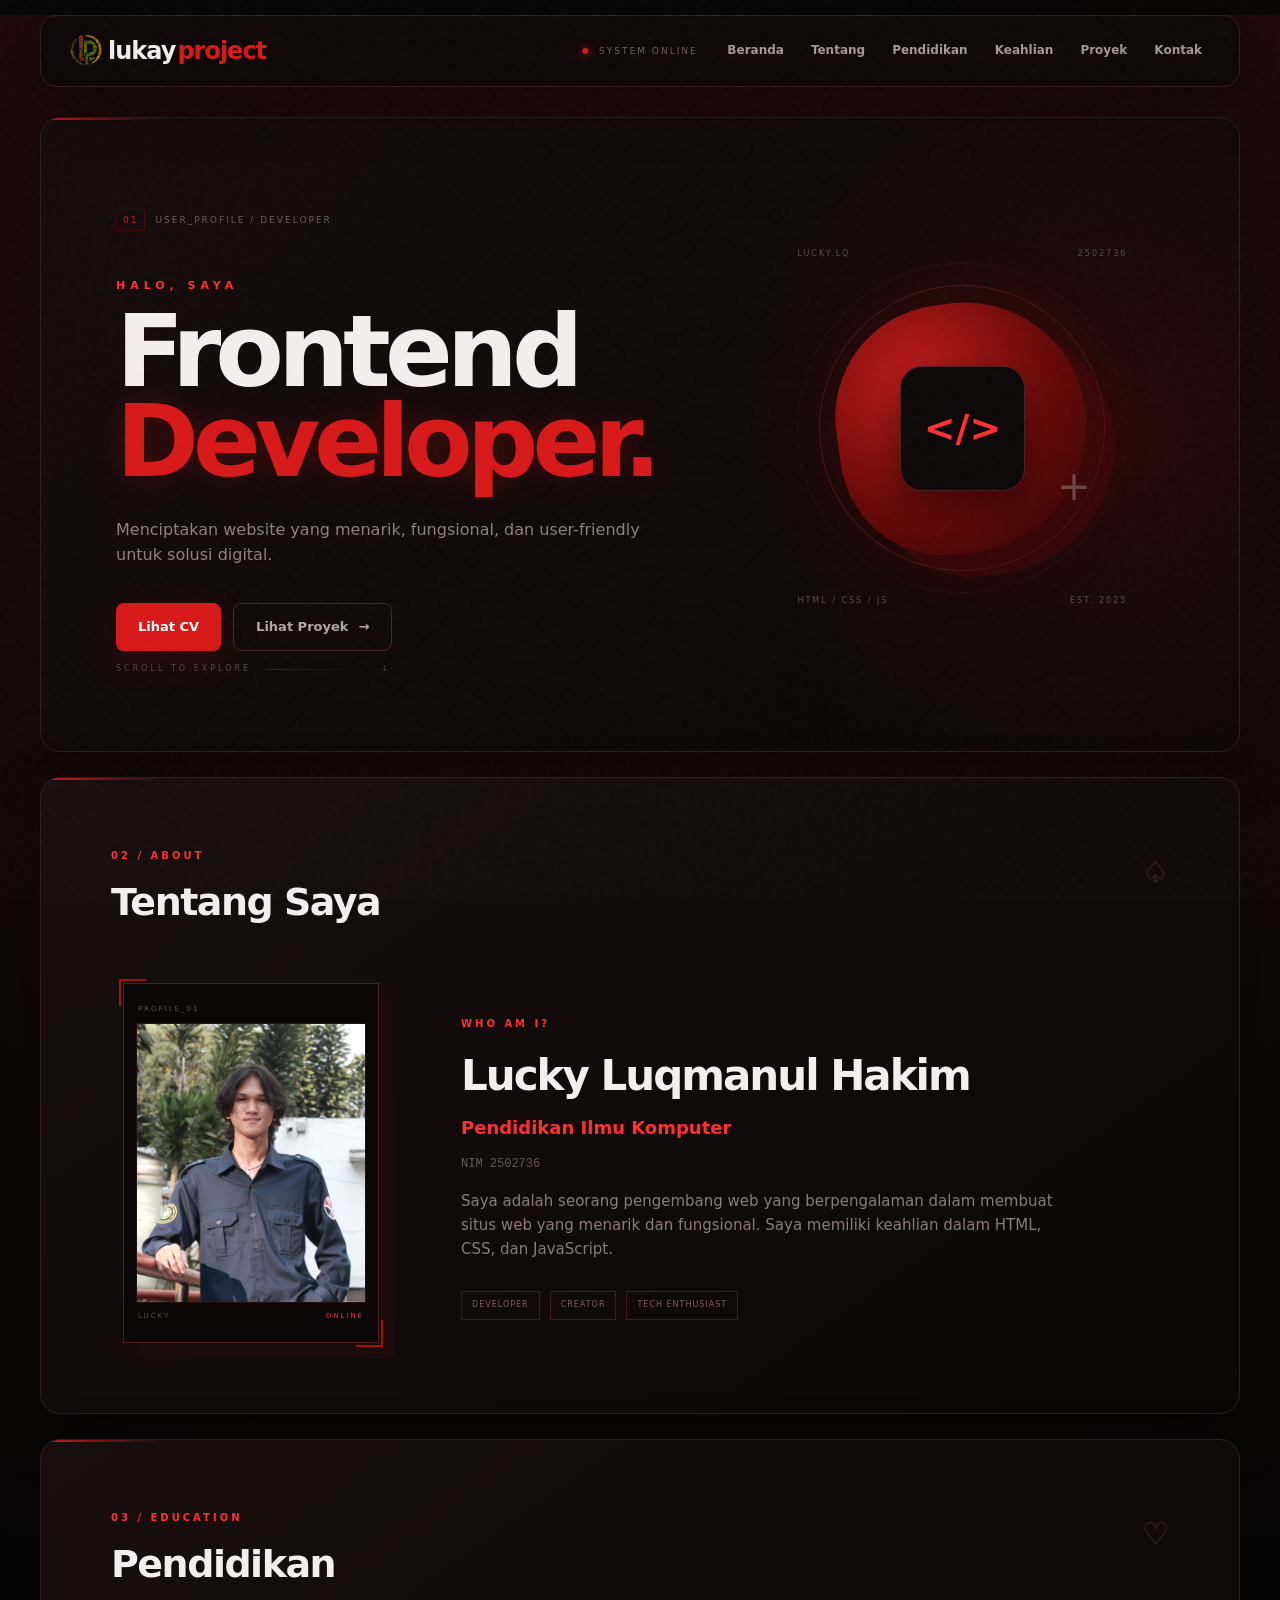
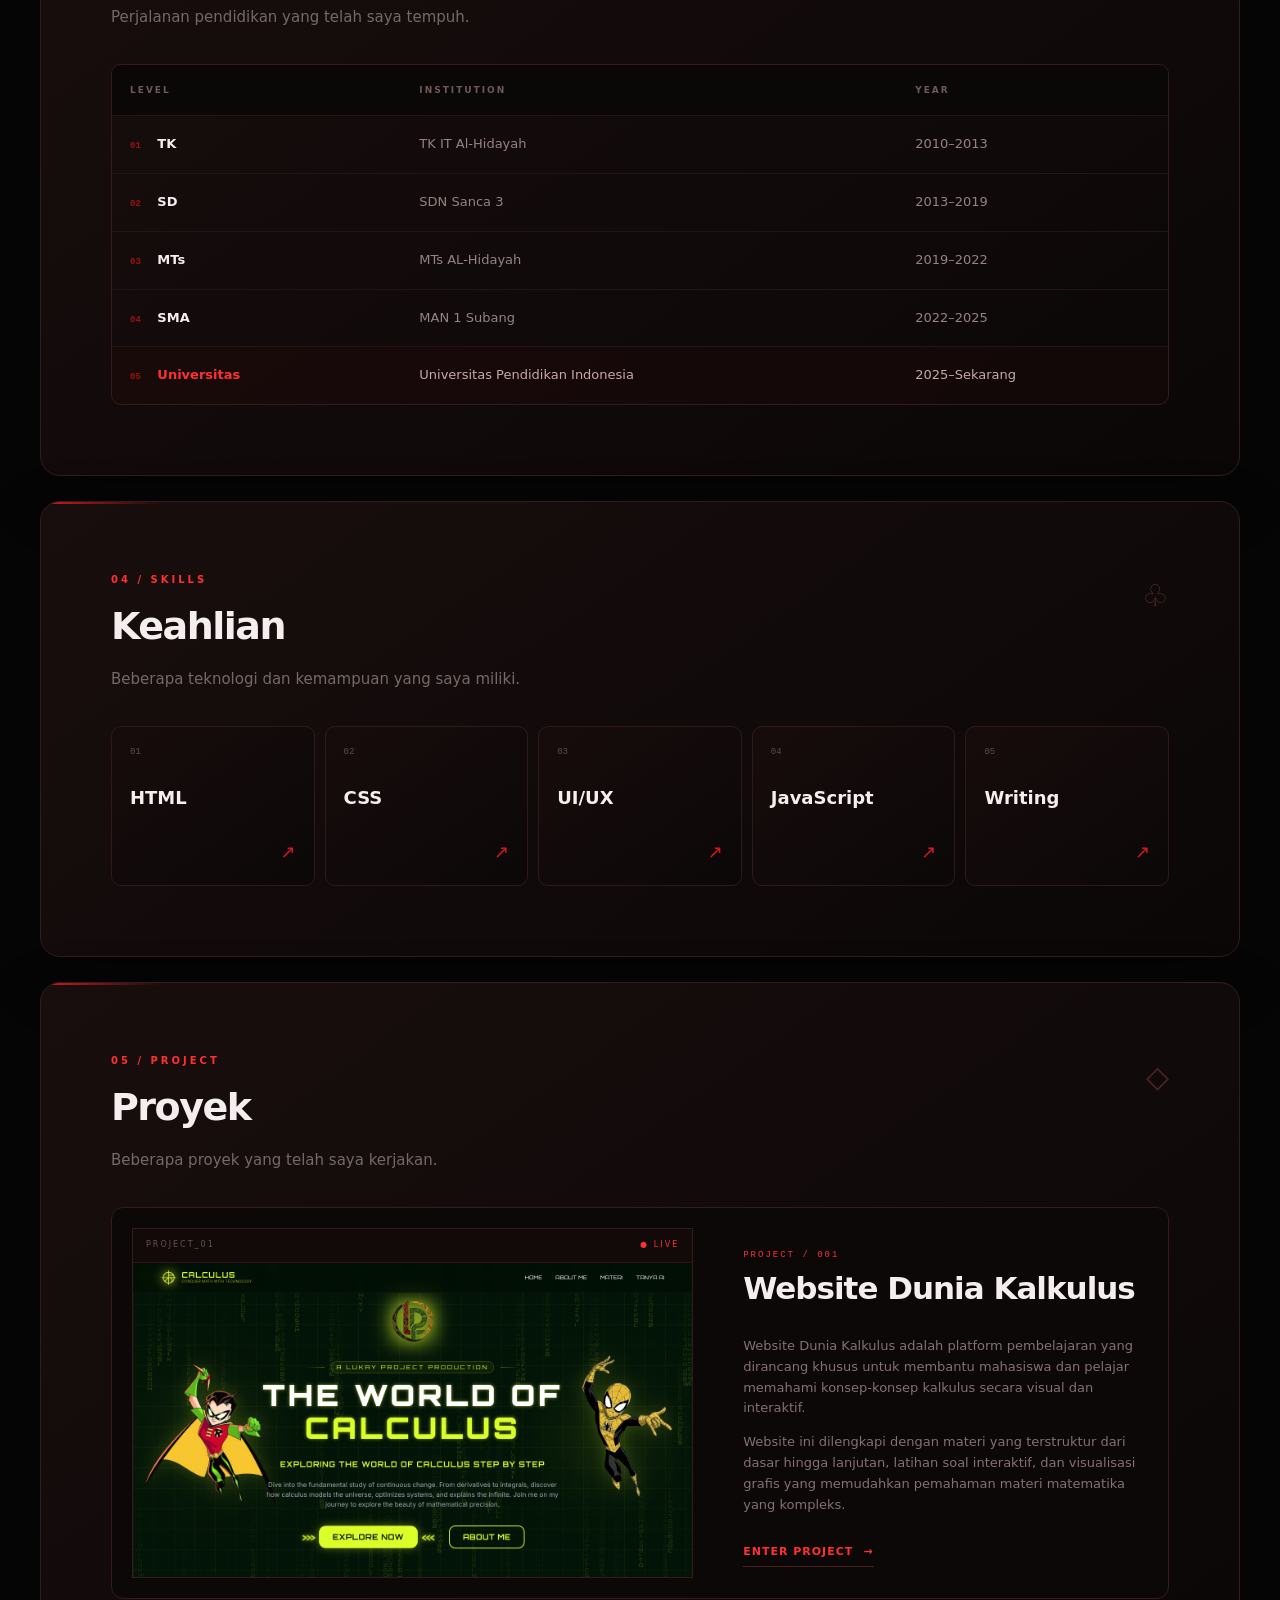
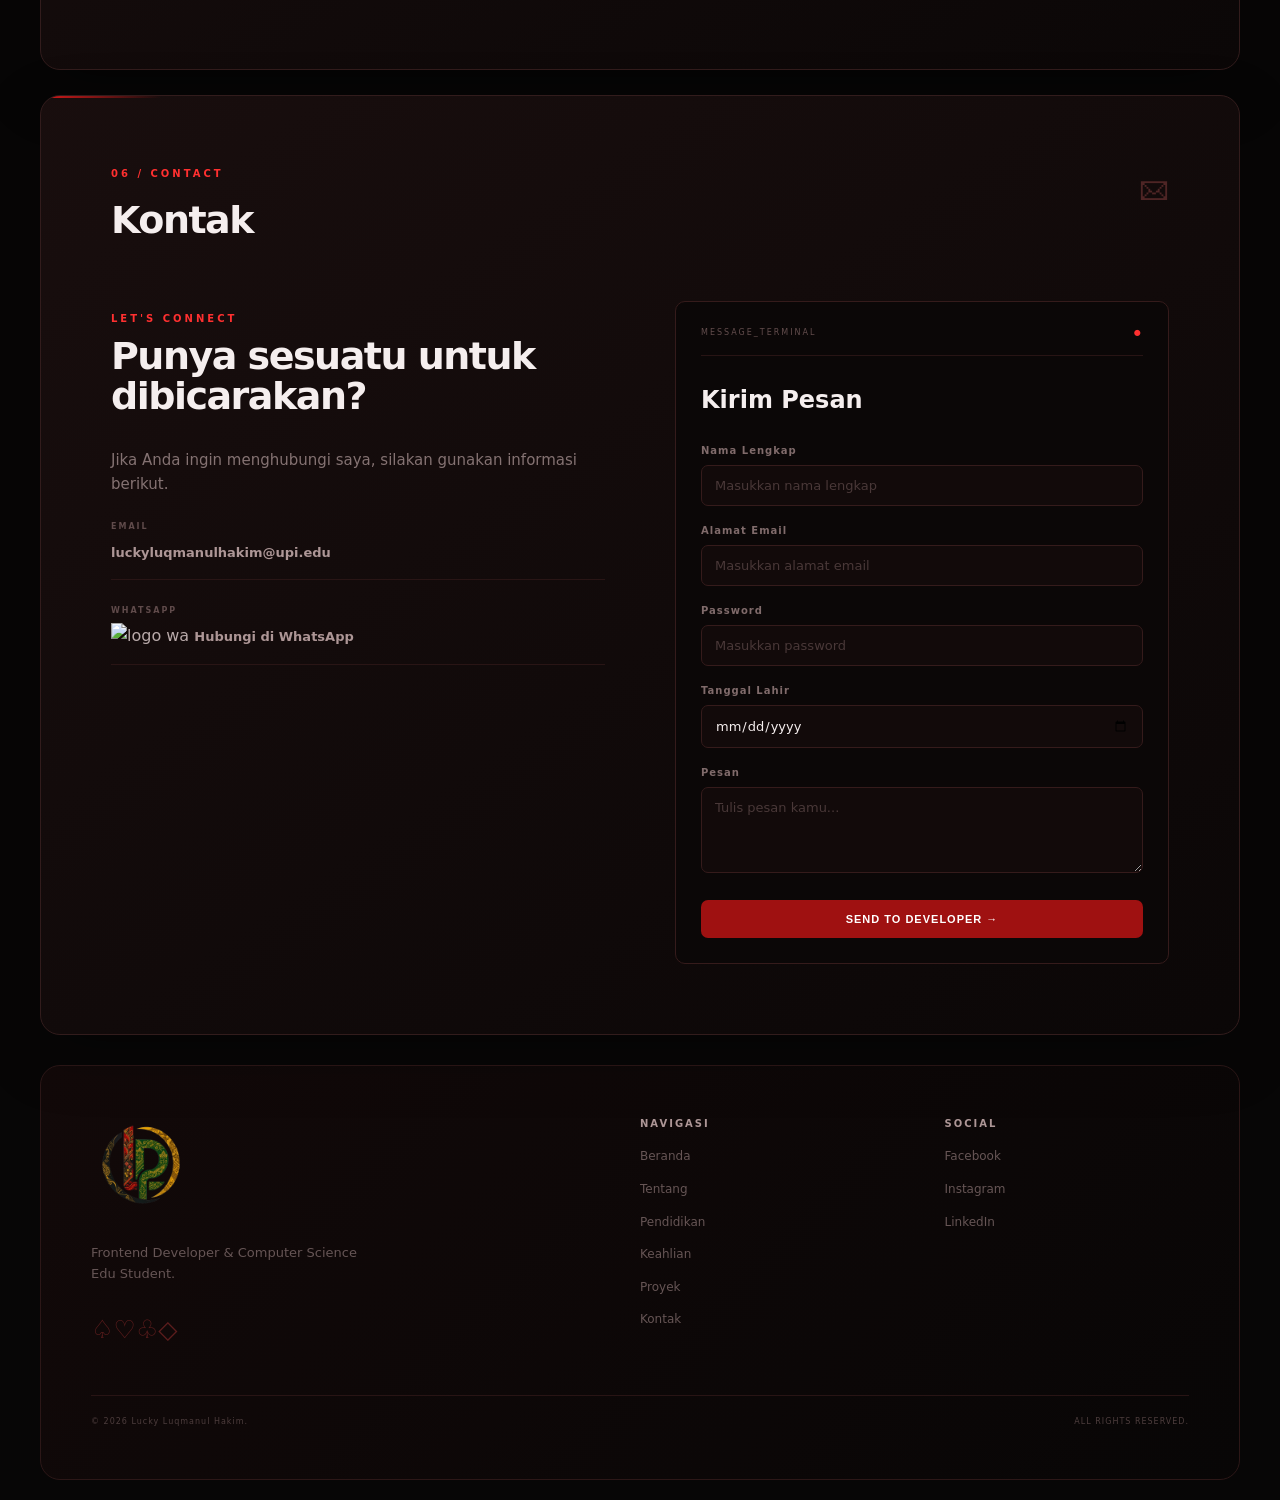
==== Pemrograman-Internet/index.html @ be848bf5 "update file js dan html terbaru" ====
<!DOCTYPE html>
<html lang="en">
<head>
    <meta charset="UTF-8">
    <meta name="viewport" content="width=device-width, initial-scale=1.0">

    <title>Lucky - Portofolio</title>
    <link rel="icon" href="logo lukayproject.png">
    <link rel="stylesheet" href="style.css">
</head>

<body>
    <!-- BACKGROUND DECORATION -->
    <div class="background-noise"></div>
    <div class="red-glow glow-one"></div>
    <div class="red-glow glow-two"></div>


    <!-- HEADER -->
    <header>

        <nav>

            <div class="nav-logo">
                <img
                    src="logo lukayproject.png"
                    alt="logo lukayproject">
                lukay<span>project</span>
            </div>

            <div class="nav-status">
                <span></span>
                SYSTEM ONLINE
            </div>

            <ul>
                <li><a href="#Beranda">Beranda</a></li>
                <li><a href="#Tentang">Tentang</a></li>
                <li><a href="#Pendidikan">Pendidikan</a></li>
                <li><a href="#Keahlian">Keahlian</a></li>
                <li><a href="#Proyek">Proyek</a></li>
                <li><a href="#Kontak">Kontak</a></li>
            </ul>

        </nav>

    </header>


    <main>


        <!-- ========================= -->
        <!-- BERANDA -->
        <!-- ========================= -->

        <section id="Beranda" class="hero">

            <div class="hero-grid">

                <div class="hero-text">

                    <div class="terminal-label">
                        <span>01</span>
                        USER_PROFILE / DEVELOPER
                    </div>

                    <p class="small-title">
                        HALO, SAYA
                    </p>

                    <h1>
                        Frontend
                        <span>Developer.</span>
                    </h1>

                    <p class="hero-description">
                        Menciptakan website yang menarik, fungsional,
                        dan user-friendly untuk solusi digital.
                    </p>

                    <div class="hero-buttons">

                        <a
                            class="btn-primary"
                            href="https://drive.google.com/file/d/1WIfUOVzdFMNwYy8nvwibHAOW4l3-ou8Z/view"
                            target="_blank">
                            Lihat CV
                        </a>

                        <a
                            class="btn-secondary"
                            href="#Proyek">
                            Lihat Proyek
                            <span>→</span>
                        </a>

                    </div>

                </div>


                <!-- HERO DECORATION -->

                <div class="hero-visual">

                    <div class="visual-top">
                        <span>LUCKY.LQ</span>
                        <span>2502736</span>
                    </div>

                    <div class="orb">

                        <div class="orb-inner">
                            &lt;/&gt;
                        </div>

                        <div class="orb-symbol">
                            +
                        </div>

                    </div>

                    <div class="visual-bottom">
                        <span>HTML / CSS / JS</span>
                        <span>EST. 2025</span>
                    </div>

                </div>

            </div>


            <div class="hero-bottom">

                <span>SCROLL TO EXPLORE</span>

                <div></div>

                <span>↓</span>

            </div>

        </section>



        <!-- ========================= -->
        <!-- TENTANG -->
        <!-- ========================= -->

        <section id="Tentang">

            <div class="section-heading">

                <div>
                    <span class="section-number">02 / ABOUT</span>

                    <h2>Tentang Saya</h2>
                </div>

                <span class="section-mark">♤</span>
            </div>


            <div class="about-content">

                <div class="profile-wrapper">

                    <div class="profile-frame">

                        <div class="frame-top">
                            PROFILE_01
                        </div>

                        <img
                            src="profile.png"
                            alt="Foto Profil Lucky">

                        <div class="frame-bottom">
                            <span>LUCKY</span>
                            <span>ONLINE</span>
                        </div>

                    </div>

                </div>


                <div class="about-text">

                    <p class="about-label">
                        WHO AM I?
                    </p>

                    <h1>
                        Lucky Luqmanul Hakim
                    </h1>

                    <h2>
                        Pendidikan Ilmu Komputer
                    </h2>

                    <p class="nim">
                        NIM 2502736
                    </p>

                    <p>
                        Saya adalah seorang pengembang web yang
                        berpengalaman dalam membuat situs web yang
                        menarik dan fungsional. Saya memiliki keahlian
                        dalam HTML, CSS, dan JavaScript.
                    </p>


                    <div class="about-line">

                        <span>DEVELOPER</span>
                        <span>CREATOR</span>
                        <span>TECH ENTHUSIAST</span>

                    </div>

                </div>

            </div>

        </section>



        <!-- ========================= -->
        <!-- PENDIDIKAN -->
        <!-- ========================= -->

        <section id="Pendidikan">

            <div class="section-heading">

                <div>

                    <span class="section-number">
                        03 / EDUCATION
                    </span>

                    <h2>Pendidikan</h2>

                </div>

                <span class="section-mark">
                    ♡
                </span>

            </div>


            <p class="section-description">
                Perjalanan pendidikan yang telah saya tempuh.
            </p>


            <div class="table-wrapper">

                <table>

                    <tr>

                        <th>
                            LEVEL
                        </th>

                        <th>
                            INSTITUTION
                        </th>

                        <th>
                            YEAR
                        </th>

                    </tr>


                    <tr>

                        <td>
                            <span class="table-number">01</span>
                            TK
                        </td>

                        <td>
                            TK IT Al-Hidayah
                        </td>

                        <td>
                            2010–2013
                        </td>

                    </tr>


                    <tr>

                        <td>
                            <span class="table-number">02</span>
                            SD
                        </td>

                        <td>
                            SDN Sanca 3
                        </td>

                        <td>
                            2013–2019
                        </td>

                    </tr>


                    <tr>

                        <td>
                            <span class="table-number">03</span>
                            MTs
                        </td>

                        <td>
                            MTs AL-Hidayah
                        </td>

                        <td>
                            2019–2022
                        </td>

                    </tr>


                    <tr>

                        <td>
                            <span class="table-number">04</span>
                            SMA
                        </td>

                        <td>
                            MAN 1 Subang
                        </td>

                        <td>
                            2022–2025
                        </td>

                    </tr>


                    <tr class="current">

                        <td>
                            <span class="table-number">05</span>
                            Universitas
                        </td>

                        <td>
                            Universitas Pendidikan Indonesia
                        </td>

                        <td>
                            2025–Sekarang
                        </td>

                    </tr>

                </table>

            </div>

        </section>



        <!-- ========================= -->
        <!-- KEAHLIAN -->
        <!-- ========================= -->

        <section id="Keahlian">

            <div class="section-heading">

                <div>

                    <span class="section-number">
                        04 / SKILLS
                    </span>

                    <h2>Keahlian</h2>

                </div>

                <span class="section-mark">
                    ♧
                </span>

            </div>


            <p class="section-description">
                Beberapa teknologi dan kemampuan yang saya miliki.
            </p>


            <ol class="skills">


                <li>

                    <span class="skill-number">
                        01
                    </span>

                    <span class="skill-name">
                        HTML
                    </span>

                    <span class="skill-arrow">
                        ↗
                    </span>

                </li>


                <li>

                    <span class="skill-number">
                        02
                    </span>

                    <span class="skill-name">
                        CSS
                    </span>

                    <span class="skill-arrow">
                        ↗
                    </span>

                </li>


                <li>

                    <span class="skill-number">
                        03
                    </span>

                    <span class="skill-name">
                        UI/UX
                    </span>

                    <span class="skill-arrow">
                        ↗
                    </span>

                </li>


                <li>

                    <span class="skill-number">
                        04
                    </span>

                    <span class="skill-name">
                        JavaScript
                    </span>

                    <span class="skill-arrow">
                        ↗
                    </span>

                </li>


                <li>

                    <span class="skill-number">
                        05
                    </span>

                    <span class="skill-name">
                        Writing
                    </span>

                    <span class="skill-arrow">
                        ↗
                    </span>

                </li>


            </ol>

        </section>



        <!-- ========================= -->
        <!-- PROYEK -->
        <!-- ========================= -->

        <section id="Proyek">

            <div class="section-heading">

                <div>

                    <span class="section-number">
                        05 / PROJECT
                    </span>

                    <h2>Proyek</h2>

                </div>

                <span class="section-mark">
                    ◇
                </span>

            </div>


            <p class="section-description">
                Beberapa proyek yang telah saya kerjakan.
            </p>


            <article class="project-card">


                <div class="project-image">

                    <div class="project-bar">

                        <span>
                            PROJECT_01
                        </span>

                        <span>
                            ● LIVE
                        </span>

                    </div>


                    <img
                        src="duniakalkulus.png"
                        alt="Foto Dunia Kalkulus">

                </div>



                <div class="project-info">

                    <p class="project-number">
                        PROJECT / 001
                    </p>

                    <h3>
                        Website Dunia Kalkulus
                    </h3>


                    <p>
                        Website Dunia Kalkulus adalah platform
                        pembelajaran yang dirancang khusus untuk
                        membantu mahasiswa dan pelajar memahami
                        konsep-konsep kalkulus secara visual dan
                        interaktif.
                    </p>


                    <p>
                        Website ini dilengkapi dengan materi yang
                        terstruktur dari dasar hingga lanjutan,
                        latihan soal interaktif, dan visualisasi
                        grafis yang memudahkan pemahaman materi
                        matematika yang kompleks.
                    </p>


                    <a
                        href="https://duniakalkulus.web.app/"
                        target="_blank"
                        class="project-link">

                        ENTER PROJECT

                        <span>→</span>

                    </a>

                </div>

            </article>

        </section>



        <!-- ========================= -->
        <!-- KONTAK -->
        <!-- ========================= -->

        <section id="Kontak">

            <div class="section-heading">

                <div>

                    <span class="section-number">
                        06 / CONTACT
                    </span>

                    <h2>Kontak</h2>

                </div>

                <span class="section-mark">
                    🖂
                </span>

            </div>


            <div class="contact-content">


                <div class="contact-info">

                    <p class="about-label">
                        LET'S CONNECT
                    </p>


                    <h2>
                        Punya sesuatu untuk dibicarakan?
                    </h2>


                    <p>
                        Jika Anda ingin menghubungi saya,
                        silakan gunakan informasi berikut.
                    </p>


                    <div class="contact-item">

                        <span>
                            EMAIL
                        </span>

                        <a href="mailto:luckyluqmanulhakim@upi.edu">
                            luckyluqmanulhakim@upi.edu
                        </a>

                    </div>


                    <div class="contact-item">

                        <span>
                            WHATSAPP
                        </span>

                        <img src="https://images.seeklogo.com/logo-png/16/2/whatsapp-logo-png_seeklogo-168310.png" alt="logo wa">

                        <a
                            href="https://wa.me/62859110122200"
                            target="_blank">

                            Hubungi di WhatsApp

                        </a>

                    </div>

                </div>



                <div class="contact-form">

                    <div class="form-header">

                        <span>
                            MESSAGE_TERMINAL
                        </span>

                        <span>
                            ●
                        </span>

                    </div>


                    <h3>
                        Kirim Pesan
                    </h3>


                    <form>


                        <label for="name">
                            Nama Lengkap
                        </label>

                        <input
                            type="text"
                            id="name"
                            name="name"
                            placeholder="Masukkan nama lengkap">


                        <label for="email">
                            Alamat Email
                        </label>

                        <input
                            type="email"
                            id="email"
                            name="email"
                            placeholder="Masukkan alamat email">


                        <label for="pw">
                            Password
                        </label>

                        <input
                            type="password"
                            id="pw"
                            name="password"
                            placeholder="Masukkan password">


                        <label for="ttl">
                            Tanggal Lahir
                        </label>

                        <input
                            type="date"
                            id="ttl"
                            name="ttl">


                        <label for="pesan">
                            Pesan
                        </label>

                        <textarea
                            id="pesan"
                            name="pesan"
                            rows="4"
                            placeholder="Tulis pesan kamu..."></textarea>


                        <button type="submit">
                            SEND TO DEVELOPER →
                        </button>

                    </form>

                </div>

            </div>

        </section>

    </main>



    <!-- ========================= -->
    <!-- FOOTER -->
    <!-- ========================= -->

    <footer>


        <div class="footer-top">


            <div class="footer-main">

                <div class="footer-logo">
                    <img
                            src="logo lukayproject.png"
                            alt="logo lukayproject">
                </div>

                <p>
                    Frontend Developer &
                    Computer Science Edu Student.
                </p>

                <div class="footer-symbol">
                    ♤♡♧◇
                </div>

            </div>



            <div>

                <h3>
                    Navigasi
                </h3>

                <ul>

                    <li>
                        <a href="#Beranda">
                            Beranda
                        </a>
                    </li>

                    <li>
                        <a href="#Tentang">
                            Tentang
                        </a>
                    </li>

                    <li>
                        <a href="#Pendidikan">
                            Pendidikan
                        </a>
                    </li>

                    <li>
                        <a href="#Keahlian">
                            Keahlian
                        </a>
                    </li>

                    <li>
                        <a href="#Proyek">
                            Proyek
                        </a>
                    </li>

                    <li>
                        <a href="#Kontak">
                            Kontak
                        </a>
                    </li>

                </ul>

            </div>



            <div>

                <h3>
                    Social
                </h3>

                <ul>

                    <li>
                        <a
                            href="https://www.facebook.com/luckyluqmanulhakim"
                            target="_blank">
                            Facebook
                        </a>
                    </li>

                    <li>
                        <a
                            href="https://www.instagram.com/luckyluqmn"
                            target="_blank">
                            Instagram
                        </a>
                    </li>

                    <li>
                        <a
                            href="https://id.linkedin.com/in/lucky-luqmanul-hakim-16319437b"
                            target="_blank">
                            LinkedIn
                        </a>
                    </li>

                </ul>

            </div>


        </div>


        <div class="footer-bottom">

            <span>
                © 2026 Lucky Luqmanul Hakim.
            </span>

            <span>
                ALL RIGHTS RESERVED.
            </span>

        </div>


    </footer>
    <script src="main.js"></script>

</body>
</html>
---- Pemrograman-Internet/style.css ----
/* ========================================= */
/* ROOT */
/* ========================================= */

:root {
    --black: #070606;
    --black-soft: #0d0909;
    --panel: #120c0c;
    --panel-light: #191010;

    --red-dark: #3d0808;
    --red: #9f1111;
    --red-bright: #d71919;
    --red-light: #ff3030;

    --white: #f5eeee;
    --text: #b9aaaa;
    --muted: #766868;

    --border: #321c1c;
    --border-light: #492222;
}


/* ========================================= */
/* RESET */
/* ========================================= */

* {
    box-sizing: border-box;
    scroll-behavior: smooth;
}

html {
    background: var(--black);
}

body {
    font-family:
        system-ui,
        -apple-system,
        BlinkMacSystemFont,
        "Segoe UI",
        sans-serif;

    background:
        radial-gradient(
            circle at 50% -20%,
            #300909 0%,
            var(--black) 45%
        );

    color: var(--text);

    margin: 0;
    padding: 0;

    line-height: 1.6;

    overflow-x: hidden;
}


/* ========================================= */
/* BACKGROUND EFFECT */
/* ========================================= */

.background-noise {
    position: fixed;
    inset: 0;
    pointer-events: none;
    opacity: 0.035;
    z-index: 9999;
    background-image:
        url("data:image/svg+xml,%3Csvg viewBox='0 0 180 180' xmlns='http://www.w3.org/2000/svg'%3E%3Cfilter id='n'%3E%3CfeTurbulence type='fractalNoise' baseFrequency='.9' numOctaves='3' stitchTiles='stitch'/%3E%3C/filter%3E%3Crect width='100%25' height='100%25' filter='url(%23n)' opacity='.8'/%3E%3C/svg%3E");
}

.red-glow {
    position: fixed;

    width: 450px;
    height: 450px;

    border-radius: 50%;

    background: #7f0909;

    filter: blur(150px);

    opacity: 0.12;

    pointer-events: none;

    z-index: -1;
}

.glow-one {
    top: 10%;
    right: -250px;
}

.glow-two {
    bottom: 5%;
    left: -250px;
}


/* ========================================= */
/* TEXT */
/* ========================================= */

h1,
h2,
h3 {
    color: var(--white);

    margin-top: 0;
}

p {
    font-size: 15px;
}

a {
    transition: 0.3s ease;
}


/* ========================================= */
/* HEADER */
/* ========================================= */

header {
    position: sticky;

    top: 15px;

    z-index: 1000;

    width: calc(100% - 40px);

    max-width: 1200px;

    margin: 15px auto 30px;

    background:
        rgba(14, 8, 8, 0.9);

    backdrop-filter: blur(18px);

    border: 1px solid var(--border);

    border-radius: 16px;

    box-shadow:
        0 20px 50px rgba(0, 0, 0, 0.4);
}

nav {
    min-height: 70px;

    padding: 0 25px;

    display: flex;

    align-items: center;

    justify-content: space-between;
}

.nav-logo {
    color: var(--white);
    font-size: 24px;
    font-weight: 900;
    letter-spacing: -1px;

    display: flex;
    align-items: center;
    gap: 2px;
}

.nav-logo span {
    color: var(--red-bright);
}

.nav-logo img {
  width: 40px; 
  height: auto;
}

.nav-status {
    position: absolute;
    left: 50%;
    transform: translateX(-50%);
    font-size: 9px;
    letter-spacing: 2px;
    color: #735f5f;
}

.nav-status span {
    display: inline-block;

    width: 6px;
    height: 6px;

    border-radius: 50%;

    background: var(--red-bright);

    margin-right: 6px;

    box-shadow:
        0 0 10px var(--red-bright);
}

nav ul {
    list-style: none;

    padding: 0;
    margin: 0;

    display: flex;

    gap: 3px;
}

nav li {
    list-style: none;
}

nav a {
    display: block;

    text-decoration: none;

    color: #a79696;

    font-size: 12px;

    font-weight: 700;

    padding: 9px 12px;

    border-radius: 8px;
}

nav a:hover {
    color: var(--white);

    background:
        #251111;

    box-shadow:
        inset 0 -2px 0 var(--red-bright);
}


/* ========================================= */
/* MAIN */
/* ========================================= */

main {
    width: calc(100% - 40px);

    max-width: 1200px;

    margin: auto;
}


/* ========================================= */
/* SECTION */
/* ========================================= */

section {
    position: relative;

    background:
        linear-gradient(
            145deg,
            rgba(25, 14, 14, 0.98),
            rgba(11, 7, 7, 0.98)
        );

    padding: 70px;

    margin-bottom: 25px;

    border-radius: 20px;

    border: 1px solid var(--border);

    box-shadow:
        0 20px 60px rgba(0, 0, 0, 0.25);

    overflow: hidden;
}


/* red line on top */

section::before {
    content: "";

    position: absolute;

    top: 0;
    left: 0;

    width: 120px;
    height: 2px;

    background:
        linear-gradient(
            90deg,
            var(--red-bright),
            transparent
        );
}


/* ========================================= */
/* SECTION HEADING */
/* ========================================= */

.section-heading {
    display: flex;

    align-items: flex-start;

    justify-content: space-between;

    margin-bottom: 10px;
}

.section-number {
    display: block;

    color: var(--red-light);

    font-size: 10px;

    font-weight: 800;

    letter-spacing: 3px;

    margin-bottom: 8px;
}

.section-heading h2 {
    margin: 0;

    font-size: 38px;

    letter-spacing: -1.5px;
}

.section-mark {
    color: #4e2525;

    font-size: 30px;

    font-weight: 300;
}

.section-description {
    color: var(--muted);

    margin-top: 10px;
}


/* ========================================= */
/* HERO */
/* ========================================= */

#Beranda {
    min-height: 610px;

    padding: 75px;

    background:
        radial-gradient(
            circle at 90% 50%,
            rgba(139, 10, 10, 0.2),
            transparent 35%
        ),
        linear-gradient(
            135deg,
            #160b0b,
            #090606
        );
}

.hero-grid {
    min-height: 470px;

    display: grid;

    grid-template-columns: 1.2fr 0.8fr;

    align-items: center;

    gap: 40px;
}

.hero-text {
    position: relative;

    z-index: 2;
}

.terminal-label {
    display: inline-flex;

    align-items: center;

    gap: 10px;

    margin-bottom: 35px;

    color: #6f5959;

    font-size: 9px;

    letter-spacing: 2px;
}

.terminal-label span {
    color: var(--red-bright);

    border: 1px solid var(--red-dark);

    padding: 3px 6px;
}

.small-title {
    color: var(--red-light);

    font-size: 11px;

    font-weight: 900;

    letter-spacing: 5px;

    margin-bottom: 12px;
}

#Beranda h1 {
    max-width: 700px;

    font-size: clamp(55px, 8vw, 100px);

    line-height: 0.9;

    letter-spacing: -6px;

    margin-bottom: 30px;
}

#Beranda h1 span {
    display: block;

    color: var(--red-bright);

    text-shadow:
        0 0 30px rgba(215, 25, 25, 0.25);
}

.hero-description {
    max-width: 540px;

    color: #927f7f;

    font-size: 16px;
}

.hero-buttons {
    display: flex;

    gap: 12px;

    margin-top: 35px;
}

.btn-primary,
.btn-secondary {
    text-decoration: none;

    padding: 13px 22px;

    border-radius: 8px;

    font-size: 13px;

    font-weight: 800;

    display: inline-flex;

    align-items: center;

    gap: 10px;
}

.btn-primary {
    background: var(--red-bright);

    color: white;

    box-shadow:
        0 10px 30px rgba(180, 10, 10, 0.2);
}

.btn-primary:hover {
    background: #ff2929;

    transform: translateY(-3px);

    box-shadow:
        0 15px 35px rgba(180, 10, 10, 0.3);
}

.btn-secondary {
    color: #b8a4a4;

    border: 1px solid var(--border-light);

    background: #110909;
}

.btn-secondary:hover {
    color: white;

    border-color: var(--red);

    background: #1c0c0c;
}


/* ========================================= */
/* HERO VISUAL */
/* ========================================= */

.hero-visual {
    position: relative;

    width: 330px;

    height: 400px;

    margin: auto;

    display: flex;

    align-items: center;

    justify-content: center;
}

.visual-top,
.visual-bottom {
    position: absolute;

    width: 100%;

    display: flex;

    justify-content: space-between;

    color: #5c4848;

    font-size: 8px;

    letter-spacing: 2px;
}

.visual-top {
    top: 20px;
}

.visual-bottom {
    bottom: 20px;
}

.orb {
    position: relative;

    width: 250px;
    height: 250px;

    border-radius: 48% 52% 55% 45%;

    background:
        radial-gradient(
            circle at 35% 30%,
            #c51c1c,
            #690909 55%,
            #260505 100%
        );

    box-shadow:
        25px 25px 0 rgba(94, 8, 8, 0.3),
        0 0 70px rgba(180, 10, 10, 0.18);

    transform: rotate(-8deg);

    display: flex;

    align-items: center;

    justify-content: center;
}

.orb::before {
    content: "";

    position: absolute;

    inset: -18px;

    border: 1px solid #481515;

    border-radius: 50%;
}

.orb::after {
    content: "";

    position: absolute;

    inset: -40px;

    border: 1px dashed #2e1515;

    border-radius: 50%;
}

.orb-inner {
    width: 125px;
    height: 125px;

    border-radius: 22px;

    background: #0c0808;

    border: 1px solid #512020;

    color: var(--red-light);

    display: flex;

    align-items: center;

    justify-content: center;

    font-size: 38px;

    font-weight: 900;

    transform: rotate(8deg);

    box-shadow:
        0 15px 40px rgba(0, 0, 0, 0.5);
}

.orb-symbol {
    position: absolute;

    right: 5px;
    bottom: 20px;

    color: rgba(255, 255, 255, 0.25);

    font-size: 40px;

    font-weight: 100;

    transform: rotate(8deg);
}


/* ========================================= */
/* HERO BOTTOM */
/* ========================================= */

.hero-bottom {
    display: flex;

    align-items: center;

    gap: 15px;

    color: #584747;

    font-size: 8px;

    letter-spacing: 3px;
}

.hero-bottom div {
    width: 100px;

    height: 1px;

    background:
        linear-gradient(
            90deg,
            #4a1b1b,
            transparent
        );
}


/* ========================================= */
/* ABOUT */
/* ========================================= */

.about-content {
    display: grid;

    grid-template-columns: 280px 1fr;

    gap: 70px;

    align-items: center;

    margin-top: 50px;
}

.profile-wrapper {
    display: flex;

    justify-content: center;
}

.profile-frame {
    position: relative;

    padding: 12px;

    background: #0c0707;

    border: 1px solid var(--border-light);

    box-shadow:
        15px 15px 0 #1b0b0b;
}

.profile-frame::before,
.profile-frame::after {
    content: "";

    position: absolute;

    width: 25px;
    height: 25px;

    border-color: var(--red);

    border-style: solid;
}

.profile-frame::before {
    top: -5px;
    left: -5px;

    border-width: 2px 0 0 2px;
}

.profile-frame::after {
    bottom: -5px;
    right: -5px;

    border-width: 0 2px 2px 0;
}

.profile-frame img {
    width: 230px;
    height: 280px;

    object-fit: cover;

    display: block;

    filter:
        saturate(0.75)
        contrast(1.1);

    border: 1px solid #351818;
}

.frame-top,
.frame-bottom {
    display: flex;

    justify-content: space-between;

    color: #604c4c;

    font-size: 7px;

    letter-spacing: 2px;

    padding: 8px 2px;
}

.frame-bottom span:last-child {
    color: var(--red-light);
}

.about-text {
    max-width: 650px;
}

.about-label {
    color: var(--red-light);

    font-size: 10px;

    font-weight: 900;

    letter-spacing: 3px;
}

.about-text h1 {
    font-size: 42px;

    letter-spacing: -2px;

    margin-bottom: 5px;
}

.about-text h2 {
    color: var(--red-light);

    font-size: 18px;

    margin-bottom: 5px;
}

.nim {
    color: #695757;

    font-family: monospace;

    font-size: 12px;
}

.about-text > p:not(.about-label):not(.nim) {
    color: #8d7b7b;

    max-width: 600px;
}

.about-line {
    display: flex;

    gap: 10px;

    flex-wrap: wrap;

    margin-top: 30px;
}

.about-line span {
    padding: 7px 10px;

    border: 1px solid #3b1d1d;

    color: #795f5f;

    font-size: 8px;

    letter-spacing: 1px;
}


/* ========================================= */
/* EDUCATION */
/* ========================================= */

.table-wrapper {
    margin-top: 35px;

    overflow-x: auto;

    border: 1px solid var(--border);

    border-radius: 10px;
}

#Pendidikan table {
    width: 100%;

    min-width: 650px;

    border-collapse: collapse;
}

#Pendidikan th,
#Pendidikan td {
    padding: 18px;

    text-align: left;

    border-bottom: 1px solid #251414;
}

#Pendidikan th {
    background: #0a0707;

    color: #705959;

    font-size: 9px;

    letter-spacing: 2px;
}

#Pendidikan tr:last-child td {
    border-bottom: none;
}

#Pendidikan tr:hover td {
    background: #1a0b0b;
}

#Pendidikan td {
    color: #968282;

    font-size: 13px;
}

#Pendidikan td:first-child {
    color: var(--white);

    font-weight: 800;
}

.table-number {
    color: var(--red);

    font-family: monospace;

    font-size: 9px;

    margin-right: 12px;
}

#Pendidikan .current td {
    color: #c6aaaa;

    background: rgba(120, 10, 10, 0.06);
}

#Pendidikan .current td:first-child {
    color: var(--red-light);
}


/* ========================================= */
/* SKILLS */
/* ========================================= */

.skills {
    list-style: none;

    padding: 0;

    margin: 35px 0 0;

    display: grid;

    grid-template-columns: repeat(5, 1fr);

    gap: 10px;
}

.skills li {
    min-height: 160px;

    position: relative;

    display: flex;

    flex-direction: column;

    justify-content: space-between;

    padding: 18px;

    background:
        linear-gradient(
            145deg,
            #170c0c,
            #0c0808
        );

    border: 1px solid #301919;

    border-radius: 10px;

    transition: 0.3s ease;
}

.skills li::after {
    content: "";

    position: absolute;

    bottom: 0;
    left: 0;

    width: 0;
    height: 2px;

    background: var(--red-bright);

    transition: 0.3s ease;
}

.skills li:hover {
    transform: translateY(-7px);

    border-color: #632222;

    background: #1c0b0b;

    box-shadow:
        0 15px 35px rgba(0, 0, 0, 0.4);
}

.skills li:hover::after {
    width: 100%;
}

.skill-number {
    color: #624b4b;

    font-size: 9px;

    font-family: monospace;
}

.skill-name {
    color: var(--white);

    font-size: 18px;

    font-weight: 800;
}

.skill-arrow {
    align-self: flex-end;

    color: var(--red-bright);

    font-size: 18px;
}


/* ========================================= */
/* PROJECT */
/* ========================================= */

.project-card {
    margin-top: 35px;

    display: grid;

    grid-template-columns: 1.15fr 0.85fr;

    gap: 40px;

    align-items: center;

    padding: 20px;

    background: #0c0808;

    border: 1px solid #351b1b;

    border-radius: 12px;

    transition: 0.3s ease;
}

.project-card:hover {
    border-color: #642323;

    box-shadow:
        0 20px 50px rgba(0, 0, 0, 0.35);
}

.project-image {
    overflow: hidden;

    border: 1px solid #351b1b;

    background: #070505;
}

.project-bar {
    display: flex;

    justify-content: space-between;

    padding: 10px 13px;

    background: #120909;

    border-bottom: 1px solid #2d1616;

    color: #685252;

    font-size: 8px;

    letter-spacing: 2px;
}

.project-bar span:last-child {
    color: var(--red-light);
}

.project-image img {
    display: block;

    width: 100%;

    height: auto;

    transition: 0.5s ease;

    filter:
        saturate(0.8)
        contrast(1.05);
}

.project-card:hover .project-image img {
    transform: scale(1.025);
}

.project-info {
    padding: 10px;
}

.project-number {
    color: var(--red-light);

    font-size: 9px;

    font-family: monospace;

    letter-spacing: 2px;
}

.project-info h3 {
    font-size: 31px;

    line-height: 1.1;

    letter-spacing: -1px;
}

.project-info p:not(.project-number) {
    color: #847171;

    font-size: 13px;
}

.project-link {
    display: inline-flex;

    align-items: center;

    gap: 10px;

    margin-top: 15px;

    padding-bottom: 5px;

    color: var(--red-light);

    text-decoration: none;

    border-bottom: 1px solid #4d2020;

    font-size: 11px;

    font-weight: 900;

    letter-spacing: 1px;
}

.project-link:hover {
    color: white;

    border-color: var(--red-light);
}


/* ========================================= */
/* CONTACT */
/* ========================================= */

.contact-content {
    display: grid;

    grid-template-columns: 1fr 1fr;

    gap: 70px;

    margin-top: 50px;
}

.contact-info h2 {
    max-width: 500px;

    font-size: 38px;

    line-height: 1.05;

    letter-spacing: -1.5px;
}

.contact-info > p:not(.about-label) {
    max-width: 480px;

    color: #847272;
}

.contact-item {
    margin-top: 25px;

    padding-bottom: 15px;

    border-bottom: 1px solid #291515;
}

.contact-item span {
    display: block;

    color: #604b4b;

    font-size: 8px;

    font-weight: 800;

    letter-spacing: 2px;

    margin-bottom: 5px;
}

.contact-item img {
  width: 25px; 
  height: auto;
}

.contact-item a {
    color: #ad9696;

    text-decoration: none;

    font-size: 13px;

    font-weight: 700;
}

.contact-item a:hover {
    color: var(--red-light);
}


/* ========================================= */
/* FORM */
/* ========================================= */

.contact-form {
    padding: 25px;

    background: #0b0707;

    border: 1px solid #351b1b;

    border-radius: 10px;
}

.form-header {
    display: flex;

    justify-content: space-between;

    padding-bottom: 15px;

    border-bottom: 1px solid #281414;

    color: #634d4d;

    font-size: 8px;

    letter-spacing: 2px;
}

.form-header span:last-child {
    color: var(--red-light);
}

.contact-form h3 {
    margin-top: 25px;

    font-size: 24px;
}

.contact-form label {
    display: block;

    margin-top: 17px;

    color: #806b6b;

    font-size: 10px;

    font-weight: 800;

    letter-spacing: 1px;
}

.contact-form input,
.contact-form textarea {
    width: 100%;

    margin-top: 6px;

    padding: 12px 13px;

    background: #120a0a;

    color: var(--white);

    border: 1px solid #351b1b;

    border-radius: 7px;

    outline: none;

    font-family: inherit;

    font-size: 13px;

    transition: 0.2s ease;
}

.contact-form input::placeholder,
.contact-form textarea::placeholder {
    color: #493838;
}

.contact-form input:focus,
.contact-form textarea:focus {
    border-color: var(--red);

    box-shadow:
        0 0 0 3px rgba(159, 17, 17, 0.08);
}

.contact-form textarea {
    resize: vertical;
}

.contact-form button {
    width: 100%;

    margin-top: 20px;

    padding: 13px;

    border: none;

    border-radius: 7px;

    background: var(--red);

    color: white;

    font-size: 11px;

    font-weight: 900;

    letter-spacing: 1px;

    cursor: pointer;

    transition: 0.3s ease;
}

.contact-form button:hover {
    background: var(--red-bright);

    box-shadow:
        0 10px 25px rgba(180, 10, 10, 0.2);
}


/* ========================================= */
/* FOOTER */
/* ========================================= */

footer {
    width: calc(100% - 40px);
    max-width: 1200px;
    margin: 30px auto 20px;
    padding: 50px;
    background:
        linear-gradient(
            135deg,
            #120909,
            #080606
        );
    border: 1px solid #2c1717;
    border-radius: 20px;
    color: #766464;
}

.footer-top {
    display: grid;

    grid-template-columns: 2fr 1fr 1fr;

    gap: 60px;
}

.footer-logo {
    
    color: var(--white);

    font-size: 28px;

    font-weight: 900;

    letter-spacing: -1px;
}

.footer-logo span {
    color: var(--red-bright);
}

.footer-logo img {
  width: 100px; 
  height: auto;
}

.footer-main p {
    max-width: 280px;

    color: #665555;

    font-size: 13px;
}

.footer-symbol {
    margin-top: 25px;

    color: #5c1d1d;

    font-size: 25px;
}

footer h3 {
    color: #ad9696;

    font-size: 10px;

    letter-spacing: 2px;

    text-transform: uppercase;
}

footer ul {
    list-style: none;

    padding: 0;

    margin: 0;
}

footer li {
    margin-bottom: 7px;
}

footer a {
    color: #665555;

    text-decoration: none;

    font-size: 12px;
}

footer a:hover {
    color: var(--red-light);
}

.footer-bottom {
    display: flex;

    justify-content: space-between;

    margin-top: 45px;

    padding-top: 20px;

    border-top: 1px solid #281414;

    color: #4d3d3d;

    font-size: 8px;

    letter-spacing: 1px;
}


/* ========================================= */
/* RESPONSIVE */
/* ========================================= */

@media (max-width: 950px) {

    nav {
        flex-wrap: wrap;

        padding: 15px;

        gap: 10px;
    }

    .nav-status {
        display: none;
    }

    nav ul {
        width: 100%;

        justify-content: center;

        flex-wrap: wrap;
    }

    .hero-grid {
        grid-template-columns: 1fr;
    }

    .hero-visual {
        display: none;
    }

    .about-content {
        grid-template-columns: 1fr;

        text-align: center;
    }

    .profile-wrapper {
        justify-content: center;
    }

    .about-line {
        justify-content: center;
    }

    .skills {
        grid-template-columns: repeat(2, 1fr);
    }

    .project-card {
        grid-template-columns: 1fr;
    }

    .contact-content {
        grid-template-columns: 1fr;
    }

    .footer-top {
        grid-template-columns: 1fr 1fr;
    }
}


/* ========================================= */
/* MOBILE */
/* ========================================= */

@media (max-width: 600px) {

    header,
    main,
    footer {
        width: calc(100% - 20px);
    }

    header {
        top: 8px;

        margin-top: 8px;
    }

    nav {
        min-height: auto;

        padding: 15px;
    }

    nav ul {
        gap: 0;
    }

    nav a {
        font-size: 10px;

        padding: 7px 8px;
    }

    section {
        padding: 35px 22px;

        border-radius: 15px;
    }

    #Beranda {
        min-height: 560px;

        padding: 40px 25px;
    }

    #Beranda h1 {
        font-size: 58px;

        letter-spacing: -4px;
    }

    .hero-description {
        font-size: 14px;
    }

    .hero-buttons {
        flex-direction: column;
    }

    .btn-primary,
    .btn-secondary {
        justify-content: center;
    }

    .section-heading h2 {
        font-size: 28px;
    }

    .about-text h1 {
        font-size: 29px;
    }

    .profile-frame img {
        width: 200px;
        height: 245px;
    }

    .skills {
        grid-template-columns: 1fr 1fr;
    }

    .skills li {
        min-height: 130px;

        padding: 15px;
    }

    .skill-name {
        font-size: 15px;
    }

    .project-info h3 {
        font-size: 27px;
    }

    .contact-info h2 {
        font-size: 29px;
    }

    .footer-top {
        grid-template-columns: 1fr;
    }

    footer {
        padding: 35px 25px;
    }

    .footer-bottom {
        flex-direction: column;

        gap: 8px;
    }
}
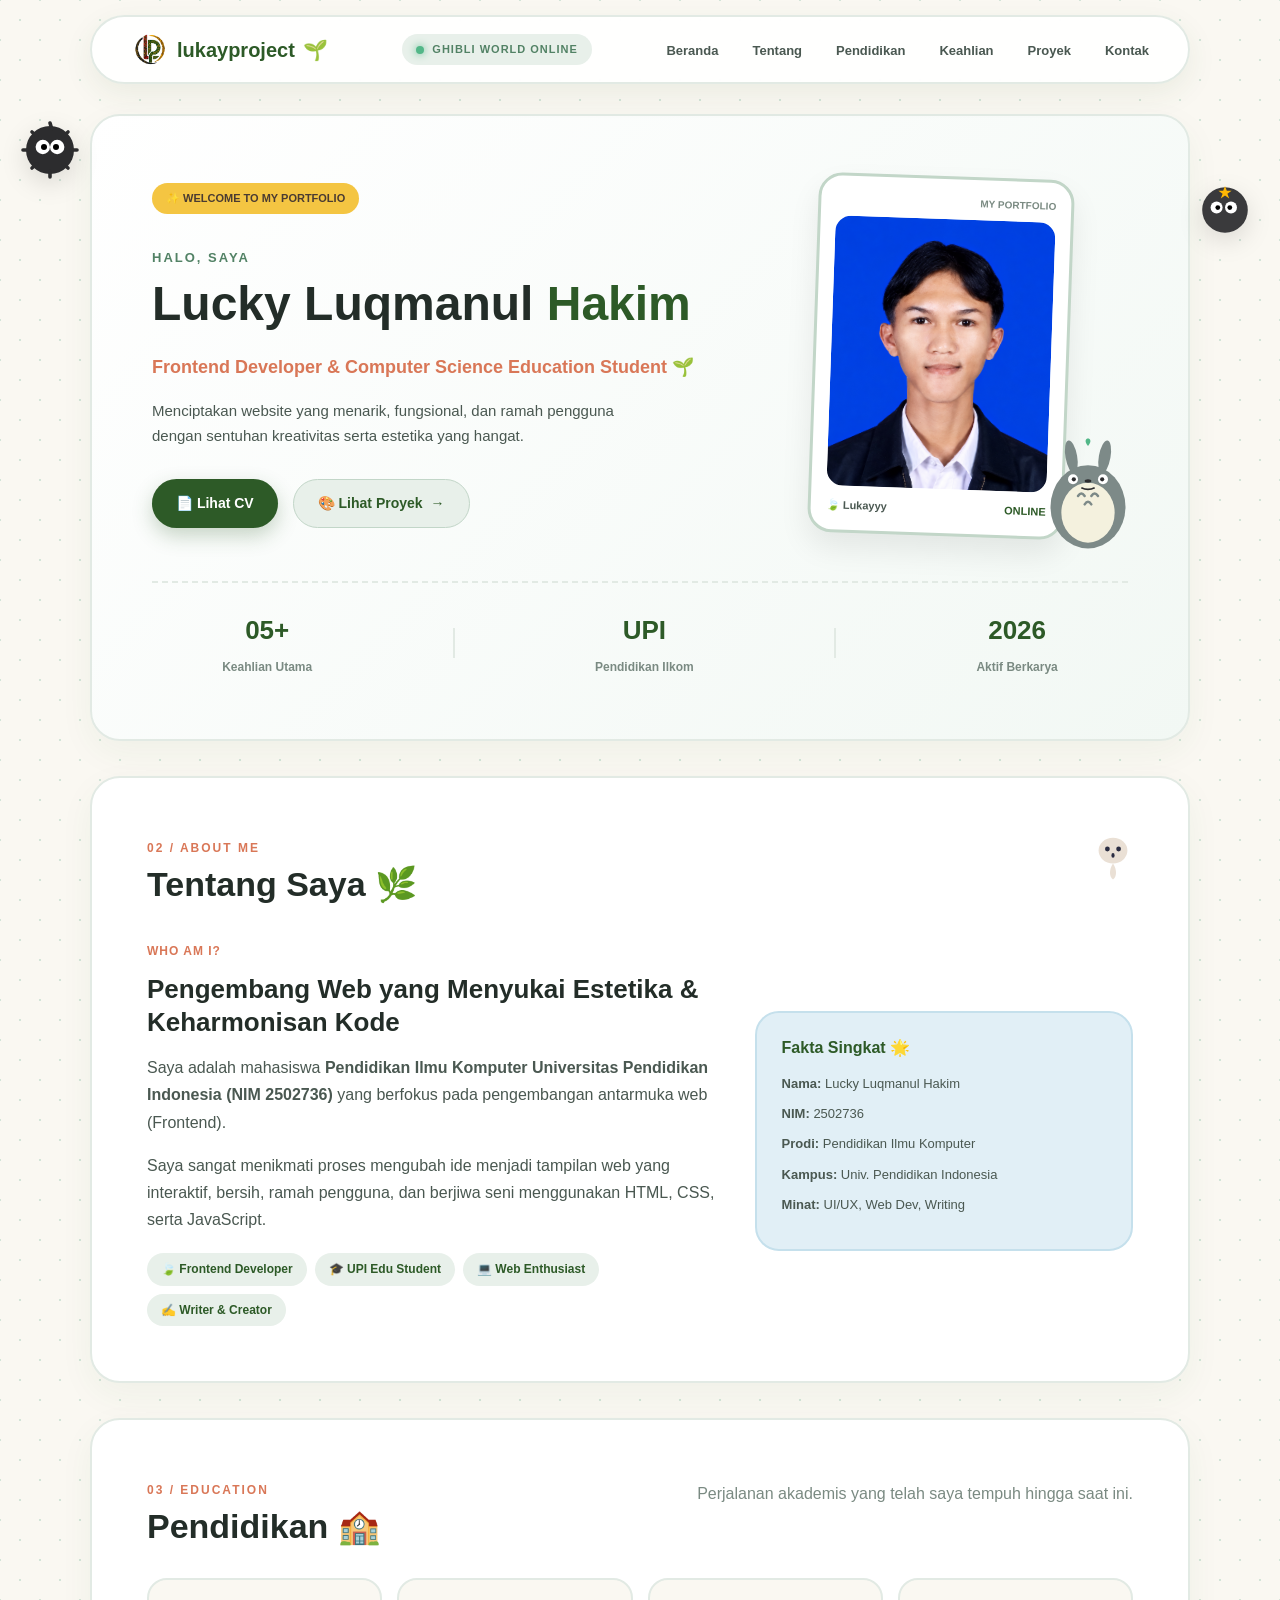
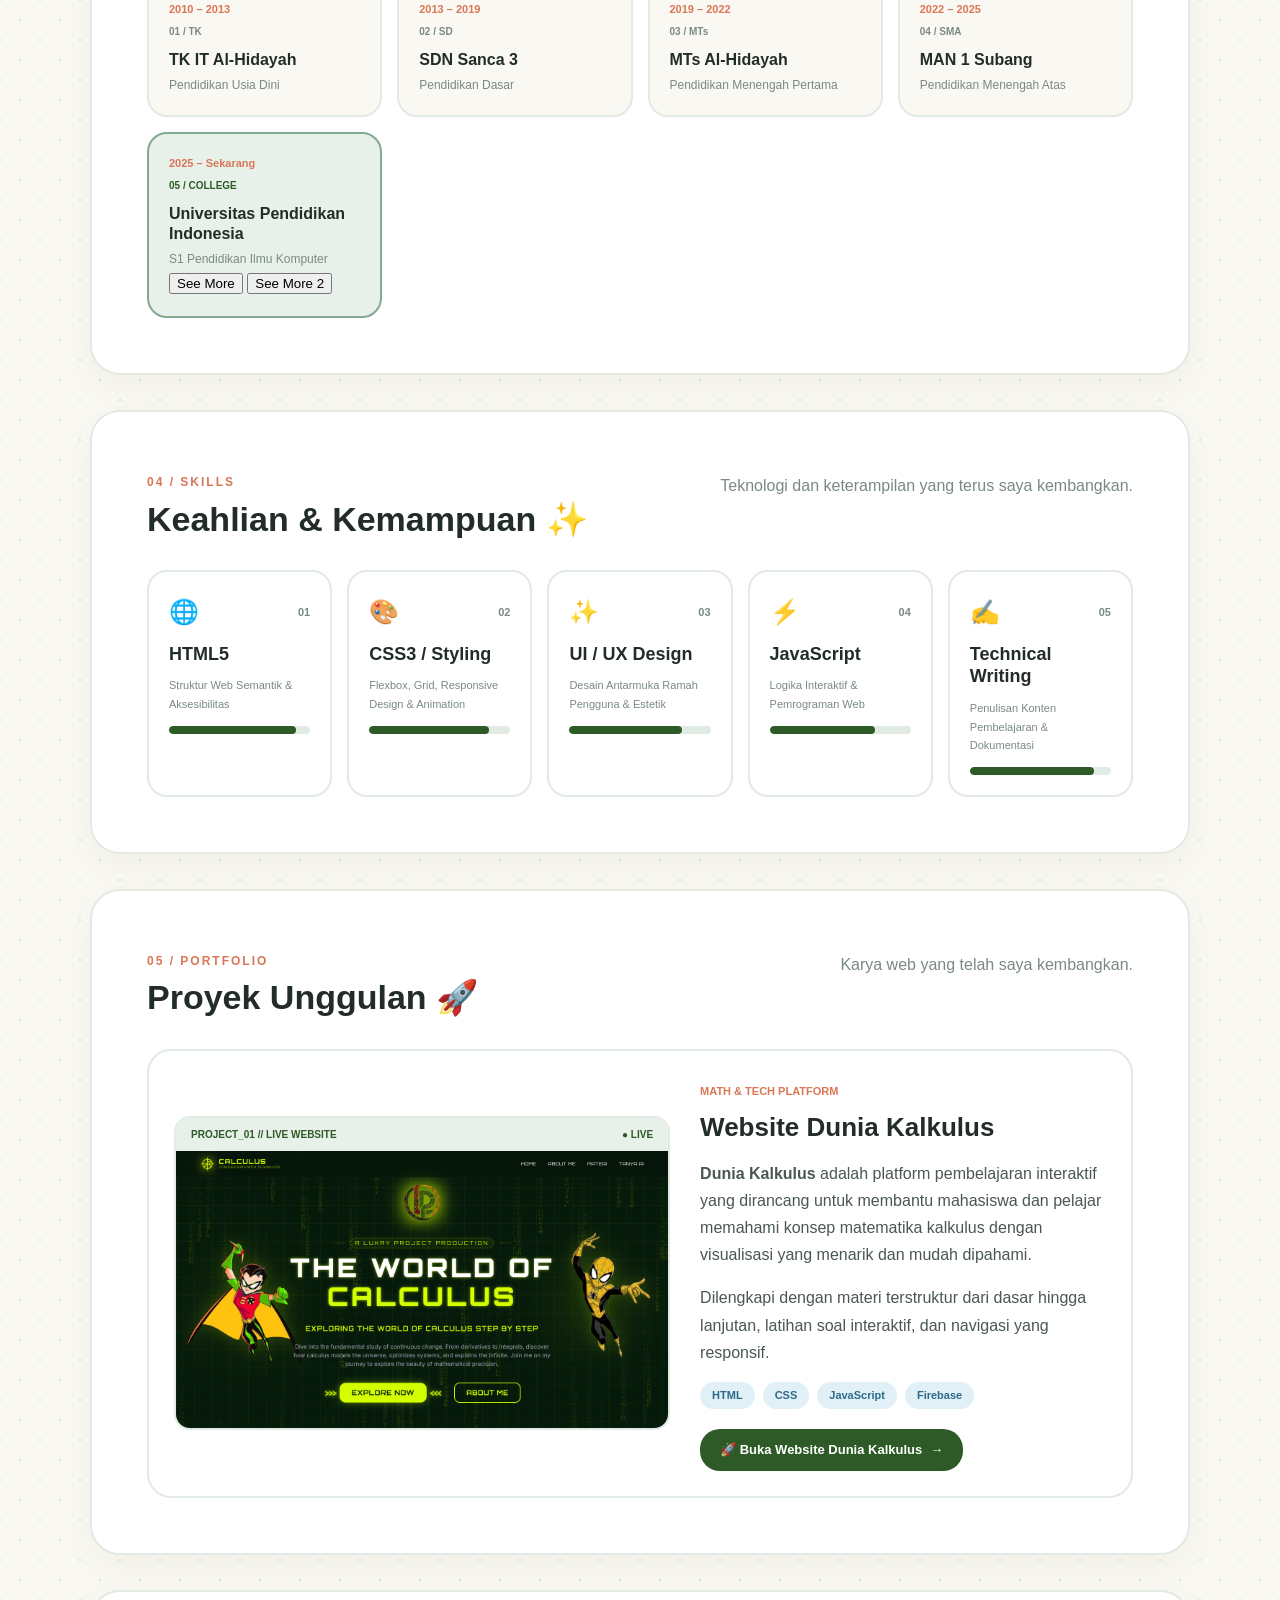
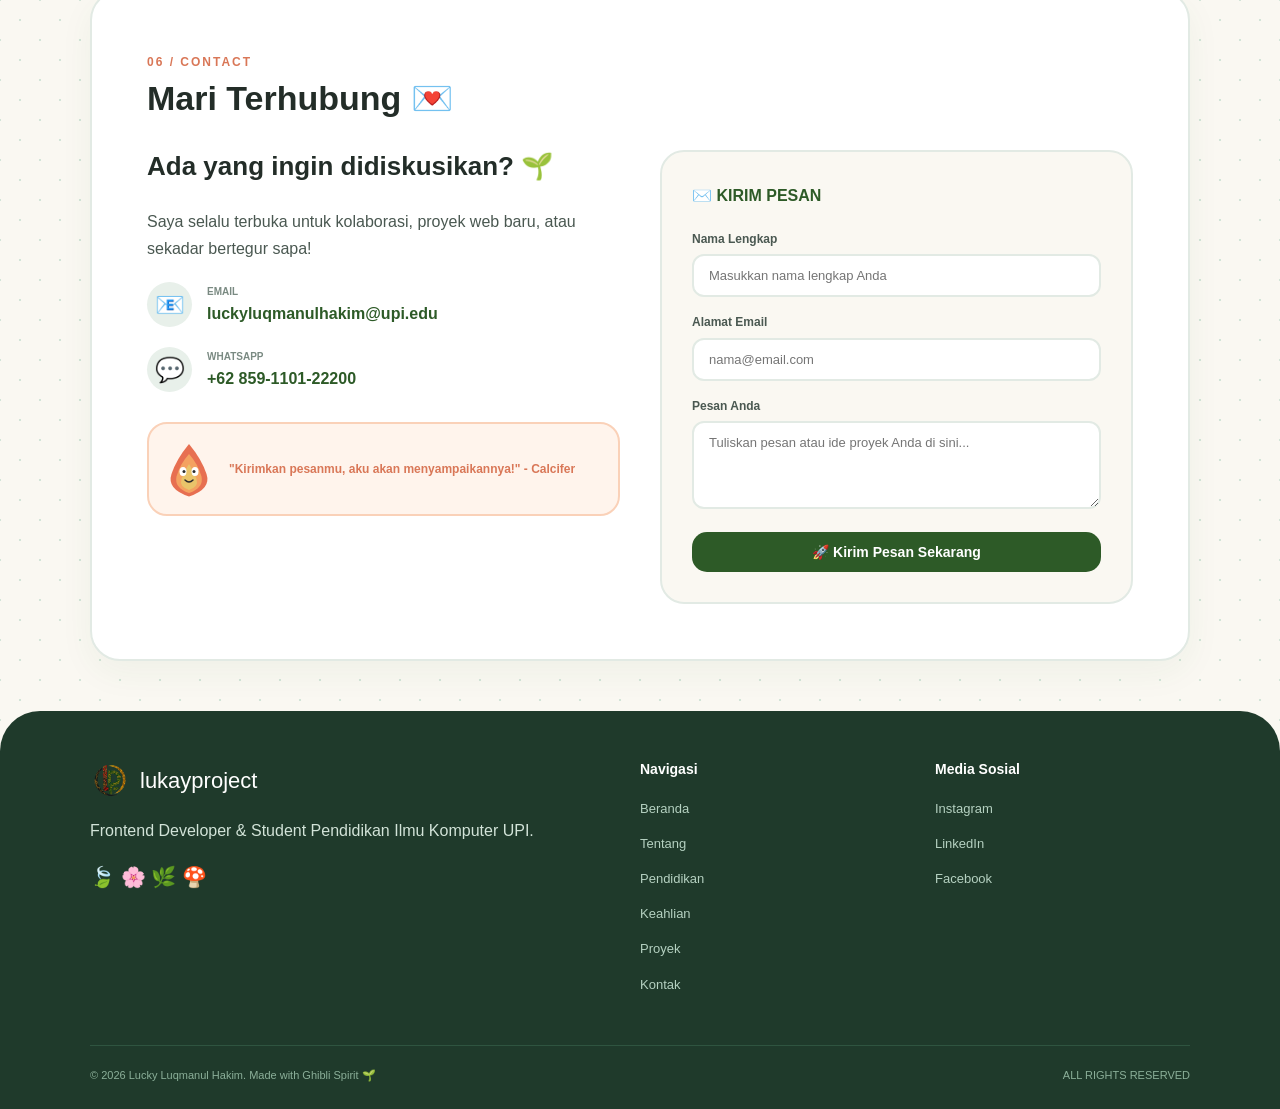
==== commit 282ca230: "update hehei" ====
--- a/Pemrograman-Internet/index.html
+++ b/Pemrograman-Internet/index.html
@@ -1,36 +1,59 @@
 <!DOCTYPE html>
-<html lang="en">
+<html lang="id">
 <head>
     <meta charset="UTF-8">
     <meta name="viewport" content="width=device-width, initial-scale=1.0">
-
     <title>Lucky - Portofolio</title>
     <link rel="icon" href="logo lukayproject.png">
+    
+    <!-- Google Fonts Ghibli Style -->
+    <link rel="preconnect" href="https://fonts.googleapis.com">
+    <link rel="preconnect" href="https://fonts.gstatic.com" crossorigin>
+    <link href="https://fonts.googleapis.com/css2?family=Fredoka:wght@400;500;600;700&family=Nunito:wght@400;600;700;800&display=swap" rel="stylesheet">
+    
     <link rel="stylesheet" href="style.css">
 </head>
-
 <body>
-    <!-- BACKGROUND DECORATION -->
-    <div class="background-noise"></div>
-    <div class="red-glow glow-one"></div>
-    <div class="red-glow glow-two"></div>
+
+    <!-- DEKORASI DEBU GHIBLI (SUSUWATARI) DI SUDUT HALAMAN -->
+    <div class="floating-sprite sprite-top-left">
+        <svg viewBox="0 0 100 100" class="soot-sprite">
+            <circle cx="50" cy="50" r="40" fill="#2C2C2E"/>
+            <!-- Bulu-bulu debu -->
+            <path d="M50 5 L53 15 M20 20 L28 27 M5 50 L15 50 M20 80 L28 73 M50 95 L50 85 M80 80 L72 73 M95 50 L85 50 M80 20 L72 27" stroke="#2C2C2E" stroke-width="6" stroke-linecap="round"/>
+            <!-- Mata kiri -->
+            <circle cx="38" cy="45" r="12" fill="#FFFFFF"/>
+            <circle cx="40" cy="45" r="5" fill="#000000"/>
+            <!-- Mata kanan -->
+            <circle cx="62" cy="45" r="12" fill="#FFFFFF"/>
+            <circle cx="60" cy="45" r="5" fill="#000000"/>
+        </svg>
+    </div>
+
+    <div class="floating-sprite sprite-top-right">
+        <svg viewBox="0 0 100 100" class="soot-sprite">
+            <circle cx="50" cy="50" r="38" fill="#3A3A3C"/>
+            <circle cx="36" cy="46" r="10" fill="#FFFFFF"/>
+            <circle cx="38" cy="46" r="4" fill="#000000"/>
+            <circle cx="60" cy="46" r="10" fill="#FFFFFF"/>
+            <circle cx="58" cy="46" r="4" fill="#000000"/>
+            <!-- Bintang kompeito di tangan -->
+            <polygon points="50,10 53,18 61,18 54,23 57,31 50,26 43,31 46,23 39,18 47,18" fill="#FFB703"/>
+        </svg>
+    </div>
 
 
     <!-- HEADER -->
     <header>
-
         <nav>
-
-            <div class="nav-logo">
-                <img
-                    src="logo lukayproject.png"
-                    alt="logo lukayproject">
-                lukay<span>project</span>
-            </div>
+            <a href="#" class="nav-logo">
+                <img src="logo lukayproject.png" alt="logo lukayproject">
+                <span>lukayproject</span> 🌱
+            </a>
 
             <div class="nav-status">
-                <span></span>
-                SYSTEM ONLINE
+                <span class="status-dot"></span>
+                GHIBLI WORLD ONLINE
             </div>
 
             <ul>
@@ -41,880 +64,495 @@
                 <li><a href="#Proyek">Proyek</a></li>
                 <li><a href="#Kontak">Kontak</a></li>
             </ul>
-
         </nav>
-
     </header>
 
 
     <main>
 
-
-        <!-- ========================= -->
-        <!-- BERANDA -->
-        <!-- ========================= -->
-
-        <section id="Beranda" class="hero">
-
+        <!-- ========================= -->
+        <!-- BERANDA (HERO) -->
+        <!-- ========================= -->
+        <section id="Beranda" class="hero-section">
+            
             <div class="hero-grid">
-
+                
                 <div class="hero-text">
-
-                    <div class="terminal-label">
-                        <span>01</span>
-                        USER_PROFILE / DEVELOPER
-                    </div>
-
-                    <p class="small-title">
-                        HALO, SAYA
+                    <div class="ghibli-badge">
+                        ✨ WELCOME TO MY PORTFOLIO
+                    </div>
+
+                    <p class="small-title">HALO, SAYA</p>
+                    <h1>Lucky Luqmanul <span>Hakim</span></h1>
+                    <p class="hero-subtitle">Frontend Developer & Computer Science Education Student 🌱</p>
+
+                    <p class="hero-description">
+                        Menciptakan website yang menarik, fungsional, dan ramah pengguna dengan sentuhan kreativitas serta estetika yang hangat.
                     </p>
 
-                    <h1>
-                        Frontend
-                        <span>Developer.</span>
-                    </h1>
-
-                    <p class="hero-description">
-                        Menciptakan website yang menarik, fungsional,
-                        dan user-friendly untuk solusi digital.
+                    <div class="hero-buttons">
+                        <a class="btn-primary" href="https://drive.google.com/file/d/1WIfUOVzdFMNwYy8nvwibHAOW4l3-ou8Z/view" target="_blank">
+                            📄 Lihat CV
+                        </a>
+                        <a class="btn-secondary" href="#Proyek">
+                            🎨 Lihat Proyek <span>→</span>
+                        </a>
+                    </div>
+                </div>
+
+                <!-- KARAKTER TOTORO & FOTO HERO -->
+                <div class="hero-visual">
+                    <div class="ghibli-card-frame">
+                        <div class="frame-tag">MY PORTFOLIO</div>
+                        <img src="profile.png" alt="Foto Profil Lucky" class="hero-img">
+                        <div class="frame-footer">
+                            <span>🍃 Lukayyy</span>
+                            <span class="online-tag">ONLINE</span>
+                        </div>
+                    </div>
+
+                    <!-- TOTORO DUDUK DI SAMPING FOTO -->
+                    <div class="totoro-illustration">
+                        <svg viewBox="0 0 120 140" class="totoro-svg">
+                            <!-- Telinga -->
+                            <ellipse cx="40" cy="25" rx="7" ry="20" fill="#7D8A88" transform="rotate(-10 40 25)"/>
+                            <ellipse cx="80" cy="25" rx="7" ry="20" fill="#7D8A88" transform="rotate(10 80 25)"/>
+                            <!-- Badan -->
+                            <ellipse cx="60" cy="85" rx="45" ry="50" fill="#7D8A88"/>
+                            <!-- Perut Putih -->
+                            <ellipse cx="60" cy="92" rx="32" ry="36" fill="#F4F1DE"/>
+                            <!-- Motif Perut -->
+                            <path d="M48 72 Q52 66 56 72 M64 72 Q68 66 72 72 M56 82 Q60 76 64 82" stroke="#7D8A88" stroke-width="3" fill="none" stroke-linecap="round"/>
+                            <!-- Mata -->
+                            <circle cx="42" cy="52" r="6" fill="#FFFFFF"/>
+                            <circle cx="43" cy="52" r="2.5" fill="#2C2C2E"/>
+                            <circle cx="78" cy="52" r="6" fill="#FFFFFF"/>
+                            <circle cx="77" cy="52" r="2.5" fill="#2C2C2E"/>
+                            <!-- Hidung & Mulut -->
+                            <ellipse cx="60" cy="54" rx="4" ry="2" fill="#2C2C2E"/>
+                            <path d="M52 62 Q60 66 68 62" stroke="#2C2C2E" stroke-width="2" fill="none"/>
+                            <!-- Daun di Kepala -->
+                            <path d="M60 12 C50 0 70 0 60 12 Z" fill="#52B788"/>
+                        </svg>
+                    </div>
+                </div>
+
+            </div>
+
+            <!-- STATSTRIP BAWAH HERO -->
+            <div class="hero-stats">
+                <div class="stat-item">
+                    <span class="stat-num">05+</span>
+                    <span class="stat-label">Keahlian Utama</span>
+                </div>
+                <div class="stat-divider"></div>
+                <div class="stat-item">
+                    <span class="stat-num">UPI</span>
+                    <span class="stat-label">Pendidikan Ilkom</span>
+                </div>
+                <div class="stat-divider"></div>
+                <div class="stat-item">
+                    <span class="stat-num">2026</span>
+                    <span class="stat-label">Aktif Berkarya</span>
+                </div>
+            </div>
+
+        </section>
+
+
+        <!-- ========================= -->
+        <!-- TENTANG SAYA -->
+        <!-- ========================= -->
+        <section id="Tentang">
+            
+            <div class="section-heading">
+                <div>
+                    <span class="section-number">02 / ABOUT ME</span>
+                    <h2>Tentang Saya 🌿</h2>
+                </div>
+                <!-- KODAMA ICON -->
+                <div class="kodama-icon">
+                    <svg viewBox="0 0 50 60" width="40" height="48">
+                        <ellipse cx="25" cy="22" rx="18" ry="16" fill="#EAE0D5"/>
+                        <circle cx="18" cy="20" r="3" fill="#2B2D42"/>
+                        <circle cx="32" cy="20" r="3" fill="#2B2D42"/>
+                        <ellipse cx="25" cy="28" rx="2" ry="3" fill="#2B2D42"/>
+                        <path d="M25 38 C20 45 20 55 25 58 C30 55 30 45 25 38 Z" fill="#EAE0D5"/>
+                    </svg>
+                </div>
+            </div>
+
+            <div class="about-content">
+                
+                <div class="about-text-box">
+                    <span class="about-tag">WHO AM I?</span>
+                    <h3>Pengembang Web yang Menyukai Estetika & Keharmonisan Kode</h3>
+                    
+                    <p>
+                        Saya adalah mahasiswa <strong>Pendidikan Ilmu Komputer Universitas Pendidikan Indonesia (NIM 2502736)</strong> yang berfokus pada pengembangan antarmuka web (Frontend).
                     </p>
-
-                    <div class="hero-buttons">
-
-                        <a
-                            class="btn-primary"
-                            href="https://drive.google.com/file/d/1WIfUOVzdFMNwYy8nvwibHAOW4l3-ou8Z/view"
-                            target="_blank">
-                            Lihat CV
-                        </a>
-
-                        <a
-                            class="btn-secondary"
-                            href="#Proyek">
-                            Lihat Proyek
-                            <span>→</span>
-                        </a>
-
-                    </div>
-
-                </div>
-
-
-                <!-- HERO DECORATION -->
-
-                <div class="hero-visual">
-
-                    <div class="visual-top">
-                        <span>LUCKY.LQ</span>
-                        <span>2502736</span>
-                    </div>
-
-                    <div class="orb">
-
-                        <div class="orb-inner">
-                            &lt;/&gt;
+                    <p>
+                        Saya sangat menikmati proses mengubah ide menjadi tampilan web yang interaktif, bersih, ramah pengguna, dan berjiwa seni menggunakan HTML, CSS, serta JavaScript.
+                    </p>
+
+                    <div class="about-pills">
+                        <span>🍃 Frontend Developer</span>
+                        <span>🎓 UPI Edu Student</span>
+                        <span>💻 Web Enthusiast</span>
+                        <span>✍️ Writer & Creator</span>
+                    </div>
+                </div>
+
+                <!-- SOOT SPRITES DANCE CARD -->
+                <div class="about-interactive-card">
+                    <div class="card-inner">
+                        <h4>Fakta Singkat 🌟</h4>
+                        <ul>
+                            <li><strong>Nama:</strong> Lucky Luqmanul Hakim</li>
+                            <li><strong>NIM:</strong> 2502736</li>
+                            <li><strong>Prodi:</strong> Pendidikan Ilmu Komputer</li>
+                            <li><strong>Kampus:</strong> Univ. Pendidikan Indonesia</li>
+                            <li><strong>Minat:</strong> UI/UX, Web Dev, Writing</li>
+                        </ul>
+                    </div>
+                    
+                    <div class="mini-sprites-group">
+                        <span class="mini-sprite"></span>
+                        <span class="mini-sprite"></span>
+                        <span class="mini-sprite"></span>
+                    </div>
+                </div>
+
+            </div>
+
+        </section>
+
+
+        <!-- ========================= -->
+        <!-- PENDIDIKAN -->
+        <!-- ========================= -->
+        <section id="Pendidikan">
+            
+            <div class="section-heading">
+                <div>
+                    <span class="section-number">03 / EDUCATION</span>
+                    <h2>Pendidikan 🏫</h2>
+                </div>
+                <p class="section-description">Perjalanan akademis yang telah saya tempuh hingga saat ini.</p>
+            </div>
+
+            <div class="education-timeline">
+
+                <div class="edu-card">
+                    <div class="edu-year">2010 – 2013</div>
+                    <div class="edu-badge">01 / TK</div>
+                    <h3>TK IT Al-Hidayah</h3>
+                    <p>Pendidikan Usia Dini</p>
+                </div>
+
+                <div class="edu-card">
+                    <div class="edu-year">2013 – 2019</div>
+                    <div class="edu-badge">02 / SD</div>
+                    <h3>SDN Sanca 3</h3>
+                    <p>Pendidikan Dasar</p>
+                </div>
+
+                <div class="edu-card">
+                    <div class="edu-year">2019 – 2022</div>
+                    <div class="edu-badge">03 / MTs</div>
+                    <h3>MTs Al-Hidayah</h3>
+                    <p>Pendidikan Menengah Pertama</p>
+                </div>
+
+                <div class="edu-card">
+                    <div class="edu-year">2022 – 2025</div>
+                    <div class="edu-badge">04 / SMA</div>
+                    <h3>MAN 1 Subang</h3>
+                    <p>Pendidikan Menengah Atas</p>
+                </div>
+
+                <div class="edu-card active-edu">
+                    <div class="edu-year">2025 – Sekarang</div>
+                    <div class="edu-badge current-badge">05 / COLLEGE</div>
+                    <h3>Universitas Pendidikan Indonesia</h3>
+                    <p>S1 Pendidikan Ilmu Komputer</p>
+                    <button type="button" onclick="alert('saya sekarang semester 3 di UPI')">
+                            See More
+                    </button>
+
+                    <button type="button" onclick="ucapHalo()">
+                        See More 2
+                    </button>
+
+                </div>
+
+            </div>
+
+        </section>
+
+
+        <!-- ========================= -->
+        <!-- KEAHLIAN -->
+        <!-- ========================= -->
+        <section id="Keahlian">
+            
+            <div class="section-heading">
+                <div>
+                    <span class="section-number">04 / SKILLS</span>
+                    <h2>Keahlian & Kemampuan ✨</h2>
+                </div>
+                <p class="section-description">Teknologi dan keterampilan yang terus saya kembangkan.</p>
+            </div>
+
+            <div class="skills-grid">
+
+                <div class="skill-card">
+                    <div class="skill-head">
+                        <span class="skill-icon">🌐</span>
+                        <span class="skill-num">01</span>
+                    </div>
+                    <h4>HTML5</h4>
+                    <p>Struktur Web Semantik & Aksesibilitas</p>
+                    <div class="skill-bar"><div class="skill-progress" style="width: 90%;"></div></div>
+                </div>
+
+                <div class="skill-card">
+                    <div class="skill-head">
+                        <span class="skill-icon">🎨</span>
+                        <span class="skill-num">02</span>
+                    </div>
+                    <h4>CSS3 / Styling</h4>
+                    <p>Flexbox, Grid, Responsive Design & Animation</p>
+                    <div class="skill-bar"><div class="skill-progress" style="width: 85%;"></div></div>
+                </div>
+
+                <div class="skill-card">
+                    <div class="skill-head">
+                        <span class="skill-icon">✨</span>
+                        <span class="skill-num">03</span>
+                    </div>
+                    <h4>UI / UX Design</h4>
+                    <p>Desain Antarmuka Ramah Pengguna & Estetik</p>
+                    <div class="skill-bar"><div class="skill-progress" style="width: 80%;"></div></div>
+                </div>
+
+                <div class="skill-card">
+                    <div class="skill-head">
+                        <span class="skill-icon">⚡</span>
+                        <span class="skill-num">04</span>
+                    </div>
+                    <h4>JavaScript</h4>
+                    <p>Logika Interaktif & Pemrograman Web</p>
+                    <div class="skill-bar"><div class="skill-progress" style="width: 75%;"></div></div>
+                </div>
+
+                <div class="skill-card">
+                    <div class="skill-head">
+                        <span class="skill-icon">✍️</span>
+                        <span class="skill-num">05</span>
+                    </div>
+                    <h4>Technical Writing</h4>
+                    <p>Penulisan Konten Pembelajaran & Dokumentasi</p>
+                    <div class="skill-bar"><div class="skill-progress" style="width: 88%;"></div></div>
+                </div>
+
+            </div>
+
+        </section>
+
+
+        <!-- ========================= -->
+        <!-- PROYEK -->
+        <!-- ========================= -->
+        <section id="Proyek">
+            
+            <div class="section-heading">
+                <div>
+                    <span class="section-number">05 / PORTFOLIO</span>
+                    <h2>Proyek Unggulan 🚀</h2>
+                </div>
+                <p class="section-description">Karya web yang telah saya kembangkan.</p>
+            </div>
+
+            <article class="project-ghibli-card">
+                
+                <div class="project-preview">
+                    <div class="preview-header">
+                        <span>PROJECT_01 // LIVE WEBSITE</span>
+                        <span class="live-dot">● LIVE</span>
+                    </div>
+                    <img src="duniakalkulus.png" alt="Website Dunia Kalkulus">
+                </div>
+
+                <div class="project-details">
+                    <span class="project-tag">MATH & TECH PLATFORM</span>
+                    <h3>Website Dunia Kalkulus</h3>
+                    
+                    <p>
+                        <strong>Dunia Kalkulus</strong> adalah platform pembelajaran interaktif yang dirancang untuk membantu mahasiswa dan pelajar memahami konsep matematika kalkulus dengan visualisasi yang menarik dan mudah dipahami.
+                    </p>
+                    <p>
+                        Dilengkapi dengan materi terstruktur dari dasar hingga lanjutan, latihan soal interaktif, dan navigasi yang responsif.
+                    </p>
+
+                    <div class="tech-stack">
+                        <span>HTML</span>
+                        <span>CSS</span>
+                        <span>JavaScript</span>
+                        <span>Firebase</span>
+                    </div>
+
+                    <a href="https://duniakalkulus.web.app/" target="_blank" class="btn-project">
+                        🚀 Buka Website Dunia Kalkulus <span>→</span>
+                    </a>
+                </div>
+
+            </article>
+
+        </section>
+
+
+        <!-- ========================= -->
+        <!-- KONTAK -->
+        <!-- ========================= -->
+        <section id="Kontak">
+            
+            <div class="section-heading">
+                <div>
+                    <span class="section-number">06 / CONTACT</span>
+                    <h2>Mari Terhubung 💌</h2>
+                </div>
+            </div>
+
+            <div class="contact-grid">
+
+                <!-- INFORMASI KONTAK -->
+                <div class="contact-info-card">
+                    <h3>Ada yang ingin didiskusikan? 🌱</h3>
+                    <p>Saya selalu terbuka untuk kolaborasi, proyek web baru, atau sekadar bertegur sapa!</p>
+
+                    <div class="contact-item">
+                        <div class="contact-icon">📧</div>
+                        <div>
+                            <span>EMAIL</span>
+                            <a href="mailto:luckyluqmanulhakim@upi.edu">luckyluqmanulhakim@upi.edu</a>
                         </div>
-
-                        <div class="orb-symbol">
-                            +
+                    </div>
+
+                    <div class="contact-item">
+                        <div class="contact-icon">💬</div>
+                        <div>
+                            <span>WHATSAPP</span>
+                            <a href="https://wa.me/62859110122200" target="_blank">+62 859-1101-22200</a>
                         </div>
-
-                    </div>
-
-                    <div class="visual-bottom">
-                        <span>HTML / CSS / JS</span>
-                        <span>EST. 2025</span>
-                    </div>
-
-                </div>
-
-            </div>
-
-
-            <div class="hero-bottom">
-
-                <span>SCROLL TO EXPLORE</span>
-
-                <div></div>
-
-                <span>↓</span>
+                    </div>
+
+                    <!-- CALCIFER CHARACTER AT CONTACT SECTION -->
+                    <div class="calcifer-box">
+                        <svg viewBox="0 0 100 120" class="calcifer-svg">
+                            <!-- Api Luar -->
+                            <path d="M50 10 Q75 40 85 70 Q95 100 50 115 Q5 100 15 70 Q25 40 50 10 Z" fill="#E76F51"/>
+                            <!-- Api Dalam -->
+                            <path d="M50 30 Q68 50 75 75 Q80 98 50 108 Q20 98 25 75 Q32 50 50 30 Z" fill="#F4A261"/>
+                            <path d="M50 50 Q60 65 65 80 Q70 95 50 102 Q30 95 35 80 Q40 65 50 50 Z" fill="#E9C46A"/>
+                            <!-- Mata -->
+                            <ellipse cx="38" cy="65" rx="7" ry="9" fill="#FFFFFF"/>
+                            <circle cx="40" cy="65" r="3" fill="#2C2C2E"/>
+                            <ellipse cx="62" cy="65" rx="7" ry="9" fill="#FFFFFF"/>
+                            <circle cx="60" cy="65" r="3" fill="#2C2C2E"/>
+                            <!-- Mulut Senyum -->
+                            <path d="M42 82 Q50 90 58 82" stroke="#2C2C2E" stroke-width="3" fill="none" stroke-linecap="round"/>
+                        </svg>
+                        <p>"Kirimkan pesanmu, aku akan menyampaikannya!" - Calcifer</p>
+                    </div>
+                </div>
+
+                <!-- FORM PESAN -->
+                <div class="contact-form-card">
+                    <div class="form-title">
+                        <span>✉️ KIRIM PESAN</span>
+                    </div>
+
+                    <form onsubmit="event.preventDefault(); alert('Terima kasih! Pesan Anda telah terkirim.');">
+                        <div class="form-group">
+                            <label for="name">Nama Lengkap</label>
+                            <input type="text" id="name" required placeholder="Masukkan nama lengkap Anda">
+                        </div>
+
+                        <div class="form-group">
+                            <label for="email">Alamat Email</label>
+                            <input type="email" id="email" required placeholder="nama@email.com">
+                        </div>
+
+                        <div class="form-group">
+                            <label for="pesan">Pesan Anda</label>
+                            <textarea id="pesan" rows="4" required placeholder="Tuliskan pesan atau ide proyek Anda di sini..."></textarea>
+                        </div>
+
+                        <button type="submit" class="btn-send">
+                            🚀 Kirim Pesan Sekarang
+                        </button>
+                    </form>
+                </div>
 
             </div>
 
         </section>
 
-
-
-        <!-- ========================= -->
-        <!-- TENTANG -->
-        <!-- ========================= -->
-
-        <section id="Tentang">
-
-            <div class="section-heading">
-
-                <div>
-                    <span class="section-number">02 / ABOUT</span>
-
-                    <h2>Tentang Saya</h2>
-                </div>
-
-                <span class="section-mark">♤</span>
-            </div>
-
-
-            <div class="about-content">
-
-                <div class="profile-wrapper">
-
-                    <div class="profile-frame">
-
-                        <div class="frame-top">
-                            PROFILE_01
-                        </div>
-
-                        <img
-                            src="profile.png"
-                            alt="Foto Profil Lucky">
-
-                        <div class="frame-bottom">
-                            <span>LUCKY</span>
-                            <span>ONLINE</span>
-                        </div>
-
-                    </div>
-
-                </div>
-
-
-                <div class="about-text">
-
-                    <p class="about-label">
-                        WHO AM I?
-                    </p>
-
-                    <h1>
-                        Lucky Luqmanul Hakim
-                    </h1>
-
-                    <h2>
-                        Pendidikan Ilmu Komputer
-                    </h2>
-
-                    <p class="nim">
-                        NIM 2502736
-                    </p>
-
-                    <p>
-                        Saya adalah seorang pengembang web yang
-                        berpengalaman dalam membuat situs web yang
-                        menarik dan fungsional. Saya memiliki keahlian
-                        dalam HTML, CSS, dan JavaScript.
-                    </p>
-
-
-                    <div class="about-line">
-
-                        <span>DEVELOPER</span>
-                        <span>CREATOR</span>
-                        <span>TECH ENTHUSIAST</span>
-
-                    </div>
-
-                </div>
-
-            </div>
-
-        </section>
-
-
-
-        <!-- ========================= -->
-        <!-- PENDIDIKAN -->
-        <!-- ========================= -->
-
-        <section id="Pendidikan">
-
-            <div class="section-heading">
-
-                <div>
-
-                    <span class="section-number">
-                        03 / EDUCATION
-                    </span>
-
-                    <h2>Pendidikan</h2>
-
-                </div>
-
-                <span class="section-mark">
-                    ♡
-                </span>
-
-            </div>
-
-
-            <p class="section-description">
-                Perjalanan pendidikan yang telah saya tempuh.
-            </p>
-
-
-            <div class="table-wrapper">
-
-                <table>
-
-                    <tr>
-
-                        <th>
-                            LEVEL
-                        </th>
-
-                        <th>
-                            INSTITUTION
-                        </th>
-
-                        <th>
-                            YEAR
-                        </th>
-
-                    </tr>
-
-
-                    <tr>
-
-                        <td>
-                            <span class="table-number">01</span>
-                            TK
-                        </td>
-
-                        <td>
-                            TK IT Al-Hidayah
-                        </td>
-
-                        <td>
-                            2010–2013
-                        </td>
-
-                    </tr>
-
-
-                    <tr>
-
-                        <td>
-                            <span class="table-number">02</span>
-                            SD
-                        </td>
-
-                        <td>
-                            SDN Sanca 3
-                        </td>
-
-                        <td>
-                            2013–2019
-                        </td>
-
-                    </tr>
-
-
-                    <tr>
-
-                        <td>
-                            <span class="table-number">03</span>
-                            MTs
-                        </td>
-
-                        <td>
-                            MTs AL-Hidayah
-                        </td>
-
-                        <td>
-                            2019–2022
-                        </td>
-
-                    </tr>
-
-
-                    <tr>
-
-                        <td>
-                            <span class="table-number">04</span>
-                            SMA
-                        </td>
-
-                        <td>
-                            MAN 1 Subang
-                        </td>
-
-                        <td>
-                            2022–2025
-                        </td>
-
-                    </tr>
-
-
-                    <tr class="current">
-
-                        <td>
-                            <span class="table-number">05</span>
-                            Universitas
-                        </td>
-
-                        <td>
-                            Universitas Pendidikan Indonesia
-                        </td>
-
-                        <td>
-                            2025–Sekarang
-                        </td>
-
-                    </tr>
-
-                </table>
-
-            </div>
-
-        </section>
-
-
-
-        <!-- ========================= -->
-        <!-- KEAHLIAN -->
-        <!-- ========================= -->
-
-        <section id="Keahlian">
-
-            <div class="section-heading">
-
-                <div>
-
-                    <span class="section-number">
-                        04 / SKILLS
-                    </span>
-
-                    <h2>Keahlian</h2>
-
-                </div>
-
-                <span class="section-mark">
-                    ♧
-                </span>
-
-            </div>
-
-
-            <p class="section-description">
-                Beberapa teknologi dan kemampuan yang saya miliki.
-            </p>
-
-
-            <ol class="skills">
-
-
-                <li>
-
-                    <span class="skill-number">
-                        01
-                    </span>
-
-                    <span class="skill-name">
-                        HTML
-                    </span>
-
-                    <span class="skill-arrow">
-                        ↗
-                    </span>
-
-                </li>
-
-
-                <li>
-
-                    <span class="skill-number">
-                        02
-                    </span>
-
-                    <span class="skill-name">
-                        CSS
-                    </span>
-
-                    <span class="skill-arrow">
-                        ↗
-                    </span>
-
-                </li>
-
-
-                <li>
-
-                    <span class="skill-number">
-                        03
-                    </span>
-
-                    <span class="skill-name">
-                        UI/UX
-                    </span>
-
-                    <span class="skill-arrow">
-                        ↗
-                    </span>
-
-                </li>
-
-
-                <li>
-
-                    <span class="skill-number">
-                        04
-                    </span>
-
-                    <span class="skill-name">
-                        JavaScript
-                    </span>
-
-                    <span class="skill-arrow">
-                        ↗
-                    </span>
-
-                </li>
-
-
-                <li>
-
-                    <span class="skill-number">
-                        05
-                    </span>
-
-                    <span class="skill-name">
-                        Writing
-                    </span>
-
-                    <span class="skill-arrow">
-                        ↗
-                    </span>
-
-                </li>
-
-
-            </ol>
-
-        </section>
-
-
-
-        <!-- ========================= -->
-        <!-- PROYEK -->
-        <!-- ========================= -->
-
-        <section id="Proyek">
-
-            <div class="section-heading">
-
-                <div>
-
-                    <span class="section-number">
-                        05 / PROJECT
-                    </span>
-
-                    <h2>Proyek</h2>
-
-                </div>
-
-                <span class="section-mark">
-                    ◇
-                </span>
-
-            </div>
-
-
-            <p class="section-description">
-                Beberapa proyek yang telah saya kerjakan.
-            </p>
-
-
-            <article class="project-card">
-
-
-                <div class="project-image">
-
-                    <div class="project-bar">
-
-                        <span>
-                            PROJECT_01
-                        </span>
-
-                        <span>
-                            ● LIVE
-                        </span>
-
-                    </div>
-
-
-                    <img
-                        src="duniakalkulus.png"
-                        alt="Foto Dunia Kalkulus">
-
-                </div>
-
-
-
-                <div class="project-info">
-
-                    <p class="project-number">
-                        PROJECT / 001
-                    </p>
-
-                    <h3>
-                        Website Dunia Kalkulus
-                    </h3>
-
-
-                    <p>
-                        Website Dunia Kalkulus adalah platform
-                        pembelajaran yang dirancang khusus untuk
-                        membantu mahasiswa dan pelajar memahami
-                        konsep-konsep kalkulus secara visual dan
-                        interaktif.
-                    </p>
-
-
-                    <p>
-                        Website ini dilengkapi dengan materi yang
-                        terstruktur dari dasar hingga lanjutan,
-                        latihan soal interaktif, dan visualisasi
-                        grafis yang memudahkan pemahaman materi
-                        matematika yang kompleks.
-                    </p>
-
-
-                    <a
-                        href="https://duniakalkulus.web.app/"
-                        target="_blank"
-                        class="project-link">
-
-                        ENTER PROJECT
-
-                        <span>→</span>
-
-                    </a>
-
-                </div>
-
-            </article>
-
-        </section>
-
-
-
-        <!-- ========================= -->
-        <!-- KONTAK -->
-        <!-- ========================= -->
-
-        <section id="Kontak">
-
-            <div class="section-heading">
-
-                <div>
-
-                    <span class="section-number">
-                        06 / CONTACT
-                    </span>
-
-                    <h2>Kontak</h2>
-
-                </div>
-
-                <span class="section-mark">
-                    🖂
-                </span>
-
-            </div>
-
-
-            <div class="contact-content">
-
-
-                <div class="contact-info">
-
-                    <p class="about-label">
-                        LET'S CONNECT
-                    </p>
-
-
-                    <h2>
-                        Punya sesuatu untuk dibicarakan?
-                    </h2>
-
-
-                    <p>
-                        Jika Anda ingin menghubungi saya,
-                        silakan gunakan informasi berikut.
-                    </p>
-
-
-                    <div class="contact-item">
-
-                        <span>
-                            EMAIL
-                        </span>
-
-                        <a href="mailto:luckyluqmanulhakim@upi.edu">
-                            luckyluqmanulhakim@upi.edu
-                        </a>
-
-                    </div>
-
-
-                    <div class="contact-item">
-
-                        <span>
-                            WHATSAPP
-                        </span>
-
-                        <img src="https://images.seeklogo.com/logo-png/16/2/whatsapp-logo-png_seeklogo-168310.png" alt="logo wa">
-
-                        <a
-                            href="https://wa.me/62859110122200"
-                            target="_blank">
-
-                            Hubungi di WhatsApp
-
-                        </a>
-
-                    </div>
-
-                </div>
-
-
-
-                <div class="contact-form">
-
-                    <div class="form-header">
-
-                        <span>
-                            MESSAGE_TERMINAL
-                        </span>
-
-                        <span>
-                            ●
-                        </span>
-
-                    </div>
-
-
-                    <h3>
-                        Kirim Pesan
-                    </h3>
-
-
-                    <form>
-
-
-                        <label for="name">
-                            Nama Lengkap
-                        </label>
-
-                        <input
-                            type="text"
-                            id="name"
-                            name="name"
-                            placeholder="Masukkan nama lengkap">
-
-
-                        <label for="email">
-                            Alamat Email
-                        </label>
-
-                        <input
-                            type="email"
-                            id="email"
-                            name="email"
-                            placeholder="Masukkan alamat email">
-
-
-                        <label for="pw">
-                            Password
-                        </label>
-
-                        <input
-                            type="password"
-                            id="pw"
-                            name="password"
-                            placeholder="Masukkan password">
-
-
-                        <label for="ttl">
-                            Tanggal Lahir
-                        </label>
-
-                        <input
-                            type="date"
-                            id="ttl"
-                            name="ttl">
-
-
-                        <label for="pesan">
-                            Pesan
-                        </label>
-
-                        <textarea
-                            id="pesan"
-                            name="pesan"
-                            rows="4"
-                            placeholder="Tulis pesan kamu..."></textarea>
-
-
-                        <button type="submit">
-                            SEND TO DEVELOPER →
-                        </button>
-
-                    </form>
-
-                </div>
-
-            </div>
-
-        </section>
-
     </main>
-
 
 
     <!-- ========================= -->
     <!-- FOOTER -->
     <!-- ========================= -->
-
     <footer>
-
-
-        <div class="footer-top">
-
-
-            <div class="footer-main">
-
+        <div class="footer-container">
+            
+            <div class="footer-brand">
                 <div class="footer-logo">
-                    <img
-                            src="logo lukayproject.png"
-                            alt="logo lukayproject">
-                </div>
-
-                <p>
-                    Frontend Developer &
-                    Computer Science Edu Student.
-                </p>
-
-                <div class="footer-symbol">
-                    ♤♡♧◇
-                </div>
-
-            </div>
-
-
-
-            <div>
-
-                <h3>
-                    Navigasi
-                </h3>
-
+                    <img src="logo lukayproject.png" alt="logo lukayproject">
+                    <span>lukayproject</span>
+                </div>
+                <p>Frontend Developer & Student Pendidikan Ilmu Komputer UPI.</p>
+                <div class="footer-leaves">🍃 🌸 🌿 🍄</div>
+            </div>
+
+            <div class="footer-nav">
+                <h4>Navigasi</h4>
                 <ul>
-
-                    <li>
-                        <a href="#Beranda">
-                            Beranda
-                        </a>
-                    </li>
-
-                    <li>
-                        <a href="#Tentang">
-                            Tentang
-                        </a>
-                    </li>
-
-                    <li>
-                        <a href="#Pendidikan">
-                            Pendidikan
-                        </a>
-                    </li>
-
-                    <li>
-                        <a href="#Keahlian">
-                            Keahlian
-                        </a>
-                    </li>
-
-                    <li>
-                        <a href="#Proyek">
-                            Proyek
-                        </a>
-                    </li>
-
-                    <li>
-                        <a href="#Kontak">
-                            Kontak
-                        </a>
-                    </li>
-
+                    <li><a href="#Beranda">Beranda</a></li>
+                    <li><a href="#Tentang">Tentang</a></li>
+                    <li><a href="#Pendidikan">Pendidikan</a></li>
+                    <li><a href="#Keahlian">Keahlian</a></li>
+                    <li><a href="#Proyek">Proyek</a></li>
+                    <li><a href="#Kontak">Kontak</a></li>
                 </ul>
-
-            </div>
-
-
-
-            <div>
-
-                <h3>
-                    Social
-                </h3>
-
+            </div>
+
+            <div class="footer-social">
+                <h4>Media Sosial</h4>
                 <ul>
-
-                    <li>
-                        <a
-                            href="https://www.facebook.com/luckyluqmanulhakim"
-                            target="_blank">
-                            Facebook
-                        </a>
-                    </li>
-
-                    <li>
-                        <a
-                            href="https://www.instagram.com/luckyluqmn"
-                            target="_blank">
-                            Instagram
-                        </a>
-                    </li>
-
-                    <li>
-                        <a
-                            href="https://id.linkedin.com/in/lucky-luqmanul-hakim-16319437b"
-                            target="_blank">
-                            LinkedIn
-                        </a>
-                    </li>
-
+                    <li><a href="https://www.instagram.com/luckyluqmn" target="_blank">Instagram</a></li>
+                    <li><a href="https://id.linkedin.com/in/lucky-luqmanul-hakim-16319437b" target="_blank">LinkedIn</a></li>
+                    <li><a href="https://www.facebook.com/luckyluqmanulhakim" target="_blank">Facebook</a></li>
                 </ul>
-
-            </div>
-
+            </div>
 
         </div>
 
-
         <div class="footer-bottom">
-
-            <span>
-                © 2026 Lucky Luqmanul Hakim.
-            </span>
-
-            <span>
-                ALL RIGHTS RESERVED.
-            </span>
-
+            <span>© 2026 Lucky Luqmanul Hakim. Made with Ghibli Spirit 🌱</span>
+            <span>ALL RIGHTS RESERVED</span>
         </div>
-
-
     </footer>
-    <script src="main.js"></script>
+
+    <script>
+        function ucapHalo() {
+            alert("Halo dari JavaScript Internal");
+        }
+    </script>
+
+    <script src="script.js"></script>
 
 </body>
 </html>
--- a/Pemrograman-Internet/style.css
+++ b/Pemrograman-Internet/style.css
@@ -1,29 +1,38 @@
 /* ========================================= */
-/* ROOT */
+/* PALET WARNA & VARIABEL GHIBLI */
 /* ========================================= */
 
 :root {
-    --black: #070606;
-    --black-soft: #0d0909;
-    --panel: #120c0c;
-    --panel-light: #191010;
-
-    --red-dark: #3d0808;
-    --red: #9f1111;
-    --red-bright: #d71919;
-    --red-light: #ff3030;
-
-    --white: #f5eeee;
-    --text: #b9aaaa;
-    --muted: #766868;
-
-    --border: #321c1c;
-    --border-light: #492222;
-}
-
-
-/* ========================================= */
-/* RESET */
+    /* Backgrounds Warm & Cozy */
+    --bg-main: #FAF8F2;
+    --bg-card: #FFFFFF;
+    --bg-soft-green: #E8F0EA;
+    --bg-dark-green: #1F3A2B;
+
+    /* Primary Ghibli Colors */
+    --green-primary: #2D5A27;
+    --green-sage: #528265;
+    --green-light: #83A990;
+    --sky-blue: #E1EFF6;
+    --sun-yellow: #F4C542;
+    --terracotta: #D97757;
+    --warm-brown: #4A3B32;
+
+    /* Text & Borders */
+    --text-heading: #232D28;
+    --text-body: #4A5851;
+    --text-muted: #7A8A82;
+    --border-soft: #E2EAE4;
+    --border-accent: #C2D6C8;
+
+    /* Fonts */
+    --font-heading: 'Fredoka', cursive, sans-serif;
+    --font-body: 'Nunito', sans-serif;
+}
+
+
+/* ========================================= */
+/* RESET & GLOBAL STYLES */
 /* ========================================= */
 
 * {
@@ -31,1372 +40,776 @@
     scroll-behavior: smooth;
 }
 
-html {
-    background: var(--black);
-}
-
 body {
-    font-family:
-        system-ui,
-        -apple-system,
-        BlinkMacSystemFont,
-        "Segoe UI",
-        sans-serif;
-
-    background:
-        radial-gradient(
-            circle at 50% -20%,
-            #300909 0%,
-            var(--black) 45%
-        );
-
-    color: var(--text);
-
     margin: 0;
     padding: 0;
-
-    line-height: 1.6;
-
+    font-family: var(--font-body);
+    background-color: var(--bg-main);
+    color: var(--text-body);
+    line-height: 1.7;
     overflow-x: hidden;
-}
-
-
-/* ========================================= */
-/* BACKGROUND EFFECT */
-/* ========================================= */
-
-.background-noise {
+    /* Background motif padang rumput lembut */
+    background-image: 
+        radial-gradient(#D3E4D8 1px, transparent 1px),
+        radial-gradient(#D3E4D8 1px, var(--bg-main) 1px);
+    background-size: 40px 40px;
+    background-position: 0 0, 20px 20px;
+}
+
+h1, h2, h3, h4 {
+    font-family: var(--font-heading);
+    color: var(--text-heading);
+    margin-top: 0;
+    line-height: 1.25;
+}
+
+a {
+    text-decoration: none;
+    transition: all 0.3s ease;
+}
+
+/* ========================================= */
+/* KARAKTER GHIBLI MELAYANG (SOOT SPRITES) */
+/* ========================================= */
+
+.floating-sprite {
     position: fixed;
-    inset: 0;
+    z-index: 999;
     pointer-events: none;
-    opacity: 0.035;
-    z-index: 9999;
-    background-image:
-        url("data:image/svg+xml,%3Csvg viewBox='0 0 180 180' xmlns='http://www.w3.org/2000/svg'%3E%3Cfilter id='n'%3E%3CfeTurbulence type='fractalNoise' baseFrequency='.9' numOctaves='3' stitchTiles='stitch'/%3E%3C/filter%3E%3Crect width='100%25' height='100%25' filter='url(%23n)' opacity='.8'/%3E%3C/svg%3E");
-}
-
-.red-glow {
-    position: fixed;
-
-    width: 450px;
-    height: 450px;
-
-    border-radius: 50%;
-
-    background: #7f0909;
-
-    filter: blur(150px);
-
-    opacity: 0.12;
-
-    pointer-events: none;
-
-    z-index: -1;
-}
-
-.glow-one {
-    top: 10%;
-    right: -250px;
-}
-
-.glow-two {
-    bottom: 5%;
-    left: -250px;
-}
-
-
-/* ========================================= */
-/* TEXT */
-/* ========================================= */
-
-h1,
-h2,
-h3 {
-    color: var(--white);
-
-    margin-top: 0;
-}
-
-p {
-    font-size: 15px;
-}
-
-a {
-    transition: 0.3s ease;
-}
-
-
-/* ========================================= */
-/* HEADER */
+    width: 60px;
+    height: 60px;
+    filter: drop-shadow(0 8px 12px rgba(0,0,0,0.12));
+}
+
+.sprite-top-left {
+    top: 120px;
+    left: 20px;
+    animation: floatGhibli 6s ease-in-out infinite;
+}
+
+.sprite-top-right {
+    top: 180px;
+    right: 25px;
+    animation: floatGhibli 7s ease-in-out infinite 1s;
+}
+
+@keyframes floatGhibli {
+    0%, 100% { transform: translateY(0) rotate(0deg); }
+    50% { transform: translateY(-15px) rotate(8deg); }
+}
+
+
+/* ========================================= */
+/* HEADER & NAVIGASI */
 /* ========================================= */
 
 header {
     position: sticky;
-
     top: 15px;
-
     z-index: 1000;
-
     width: calc(100% - 40px);
-
-    max-width: 1200px;
-
+    max-width: 1100px;
     margin: 15px auto 30px;
-
-    background:
-        rgba(14, 8, 8, 0.9);
-
-    backdrop-filter: blur(18px);
-
-    border: 1px solid var(--border);
-
-    border-radius: 16px;
-
-    box-shadow:
-        0 20px 50px rgba(0, 0, 0, 0.4);
+    background: rgba(255, 255, 255, 0.92);
+    backdrop-filter: blur(12px);
+    border: 2px solid var(--border-soft);
+    border-radius: 50px;
+    box-shadow: 0 10px 30px rgba(45, 90, 39, 0.08);
 }
 
 nav {
-    min-height: 70px;
-
+    min-height: 65px;
     padding: 0 25px;
-
-    display: flex;
-
-    align-items: center;
-
+    display: flex;
+    align-items: center;
     justify-content: space-between;
 }
 
 .nav-logo {
-    color: var(--white);
-    font-size: 24px;
-    font-weight: 900;
-    letter-spacing: -1px;
-
-    display: flex;
-    align-items: center;
-    gap: 2px;
-}
-
-.nav-logo span {
-    color: var(--red-bright);
+    display: flex;
+    align-items: center;
+    gap: 8px;
+    font-family: var(--font-heading);
+    font-size: 20px;
+    font-weight: 700;
+    color: var(--green-primary);
 }
 
 .nav-logo img {
-  width: 40px; 
-  height: auto;
+    width: 38px;
+    height: 38px;
+    border-radius: 50%;
 }
 
 .nav-status {
-    position: absolute;
-    left: 50%;
-    transform: translateX(-50%);
-    font-size: 9px;
-    letter-spacing: 2px;
-    color: #735f5f;
-}
-
-.nav-status span {
-    display: inline-block;
-
-    width: 6px;
-    height: 6px;
-
+    display: flex;
+    align-items: center;
+    gap: 8px;
+    font-size: 11px;
+    font-weight: 700;
+    letter-spacing: 1px;
+    color: var(--green-sage);
+    background: var(--bg-soft-green);
+    padding: 6px 14px;
+    border-radius: 20px;
+}
+
+.status-dot {
+    width: 8px;
+    height: 8px;
     border-radius: 50%;
-
-    background: var(--red-bright);
-
-    margin-right: 6px;
-
-    box-shadow:
-        0 0 10px var(--red-bright);
+    background-color: #52B788;
+    box-shadow: 0 0 8px #52B788;
 }
 
 nav ul {
     list-style: none;
-
+    margin: 0;
+    padding: 0;
+    display: flex;
+    gap: 6px;
+}
+
+nav a {
+    color: var(--text-body);
+    font-size: 13px;
+    font-weight: 700;
+    padding: 8px 14px;
+    border-radius: 20px;
+}
+
+nav a:hover {
+    background-color: var(--bg-soft-green);
+    color: var(--green-primary);
+}
+
+
+/* ========================================= */
+/* MAIN CONTAINER & SECTION */
+/* ========================================= */
+
+main {
+    width: calc(100% - 40px);
+    max-width: 1100px;
+    margin: auto;
+}
+
+section {
+    position: relative;
+    background: var(--bg-card);
+    padding: 55px;
+    margin-bottom: 35px;
+    border-radius: 30px;
+    border: 2px solid var(--border-soft);
+    box-shadow: 0 12px 35px rgba(45, 90, 39, 0.05);
+}
+
+
+/* ========================================= */
+/* SECTION HEADING */
+/* ========================================= */
+
+.section-heading {
+    display: flex;
+    justify-content: space-between;
+    align-items: flex-start;
+    margin-bottom: 30px;
+}
+
+.section-number {
+    display: inline-block;
+    color: var(--terracotta);
+    font-size: 12px;
+    font-weight: 800;
+    letter-spacing: 2px;
+    margin-bottom: 5px;
+}
+
+.section-heading h2 {
+    font-size: 34px;
+    margin: 0;
+}
+
+.section-description {
+    color: var(--text-muted);
+    margin-top: 5px;
+}
+
+
+/* ========================================= */
+/* HERO SECTION */
+/* ========================================= */
+
+.hero-section {
+    background: linear-gradient(135deg, #FFFFFF 0%, #F2F8F4 100%);
+    padding: 60px;
+}
+
+.hero-grid {
+    display: grid;
+    grid-template-columns: 1.2fr 0.8fr;
+    gap: 40px;
+    align-items: center;
+}
+
+.ghibli-badge {
+    display: inline-block;
+    background: var(--sun-yellow);
+    color: var(--warm-brown);
+    font-size: 11px;
+    font-weight: 800;
+    padding: 6px 14px;
+    border-radius: 20px;
+    margin-bottom: 20px;
+}
+
+.small-title {
+    color: var(--green-sage);
+    font-size: 13px;
+    font-weight: 800;
+    letter-spacing: 2px;
+    margin-bottom: 5px;
+}
+
+.hero-text h1 {
+    font-size: 48px;
+    margin-bottom: 10px;
+}
+
+.hero-text h1 span {
+    color: var(--green-primary);
+}
+
+.hero-subtitle {
+    font-size: 18px;
+    font-weight: 700;
+    color: var(--terracotta);
+    margin-bottom: 15px;
+}
+
+.hero-description {
+    color: var(--text-body);
+    font-size: 15px;
+    max-width: 500px;
+}
+
+.hero-buttons {
+    display: flex;
+    gap: 15px;
+    margin-top: 30px;
+}
+
+.btn-primary, .btn-secondary {
+    padding: 12px 24px;
+    border-radius: 25px;
+    font-weight: 800;
+    font-size: 14px;
+    display: inline-flex;
+    align-items: center;
+    gap: 8px;
+}
+
+.btn-primary {
+    background: var(--green-primary);
+    color: #FFFFFF;
+    box-shadow: 0 8px 20px rgba(45, 90, 39, 0.25);
+}
+
+.btn-primary:hover {
+    background: #23471E;
+    transform: translateY(-3px);
+}
+
+.btn-secondary {
+    background: var(--bg-soft-green);
+    color: var(--green-primary);
+    border: 1px solid var(--border-accent);
+}
+
+.btn-secondary:hover {
+    background: #D8E6DC;
+}
+
+
+/* HERO VISUAL & TOTORO */
+
+.hero-visual {
+    position: relative;
+    display: flex;
+    justify-content: center;
+}
+
+.ghibli-card-frame {
+    background: #FFFFFF;
+    padding: 15px;
+    border-radius: 24px;
+    border: 3px solid var(--border-accent);
+    box-shadow: 0 15px 30px rgba(0,0,0,0.08);
+    transform: rotate(2deg);
+}
+
+.frame-tag {
+    font-size: 10px;
+    font-weight: 800;
+    color: var(--text-muted);
+    text-align: right;
+    margin-bottom: 8px;
+}
+
+.hero-img {
+    width: 220px;
+    height: 270px;
+    object-fit: cover;
+    border-radius: 16px;
+    display: block;
+}
+
+.frame-footer {
+    display: flex;
+    justify-content: space-between;
+    font-size: 11px;
+    font-weight: 700;
+    margin-top: 10px;
+}
+
+.online-tag {
+    color: var(--green-primary);
+}
+
+.totoro-illustration {
+    position: absolute;
+    bottom: -20px;
+    right: -10px;
+    width: 100px;
+    height: 120px;
+    animation: floatGhibli 5s ease-in-out infinite;
+}
+
+
+/* HERO STATS BAR */
+
+.hero-stats {
+    display: flex;
+    justify-content: space-around;
+    align-items: center;
+    margin-top: 45px;
+    padding-top: 25px;
+    border-top: 2px dashed var(--border-soft);
+}
+
+.stat-item {
+    text-align: center;
+}
+
+.stat-num {
+    display: block;
+    font-family: var(--font-heading);
+    font-size: 26px;
+    font-weight: 700;
+    color: var(--green-primary);
+}
+
+.stat-label {
+    font-size: 12px;
+    color: var(--text-muted);
+    font-weight: 600;
+}
+
+.stat-divider {
+    width: 2px;
+    height: 30px;
+    background: var(--border-soft);
+}
+
+
+/* ========================================= */
+/* TENTANG SAYA */
+/* ========================================= */
+
+.about-content {
+    display: grid;
+    grid-template-columns: 1.2fr 0.8fr;
+    gap: 40px;
+    align-items: center;
+}
+
+.about-tag {
+    color: var(--terracotta);
+    font-weight: 800;
+    font-size: 12px;
+    letter-spacing: 1px;
+}
+
+.about-text-box h3 {
+    font-size: 26px;
+    margin: 10px 0;
+}
+
+.about-pills {
+    display: flex;
+    flex-wrap: wrap;
+    gap: 8px;
+    margin-top: 20px;
+}
+
+.about-pills span {
+    background: var(--bg-soft-green);
+    color: var(--green-primary);
+    padding: 6px 14px;
+    border-radius: 20px;
+    font-size: 12px;
+    font-weight: 700;
+}
+
+.about-interactive-card {
+    background: var(--sky-blue);
+    padding: 25px;
+    border-radius: 24px;
+    border: 2px solid #C5E0EC;
+    position: relative;
+}
+
+.about-interactive-card h4 {
+    margin-bottom: 15px;
+    color: var(--green-primary);
+}
+
+.about-interactive-card ul {
+    list-style: none;
     padding: 0;
     margin: 0;
-
-    display: flex;
-
-    gap: 3px;
-}
-
-nav li {
-    list-style: none;
-}
-
-nav a {
+}
+
+.about-interactive-card li {
+    font-size: 13px;
+    margin-bottom: 8px;
+}
+
+
+/* ========================================= */
+/* PENDIDIKAN (TIMELINE) */
+/* ========================================= */
+
+.education-timeline {
+    display: grid;
+    grid-template-columns: repeat(auto-fit, minmax(190px, 1fr));
+    gap: 15px;
+    margin-top: 20px;
+}
+
+.edu-card {
+    background: var(--bg-main);
+    padding: 20px;
+    border-radius: 20px;
+    border: 2px solid var(--border-soft);
+    transition: all 0.3s ease;
+}
+
+.edu-card:hover {
+    transform: translateY(-5px);
+    border-color: var(--green-light);
+}
+
+.active-edu {
+    background: var(--bg-soft-green);
+    border-color: var(--green-light);
+}
+
+.edu-year {
+    font-size: 11px;
+    font-weight: 800;
+    color: var(--terracotta);
+}
+
+.edu-badge {
+    font-size: 10px;
+    font-weight: 800;
+    color: var(--text-muted);
+    margin: 4px 0 10px;
+}
+
+.current-badge {
+    color: var(--green-primary);
+}
+
+.edu-card h3 {
+    font-size: 16px;
+    margin-bottom: 5px;
+}
+
+.edu-card p {
+    font-size: 12px;
+    color: var(--text-muted);
+    margin: 0;
+}
+
+
+/* ========================================= */
+/* KEAHLIAN (SKILLS) */
+/* ========================================= */
+
+.skills-grid {
+    display: grid;
+    grid-template-columns: repeat(auto-fit, minmax(180px, 1fr));
+    gap: 15px;
+}
+
+.skill-card {
+    background: #FFFFFF;
+    border: 2px solid var(--border-soft);
+    padding: 20px;
+    border-radius: 20px;
+    transition: 0.3s ease;
+}
+
+.skill-card:hover {
+    transform: translateY(-5px);
+    box-shadow: 0 10px 25px rgba(45, 90, 39, 0.08);
+    border-color: var(--green-light);
+}
+
+.skill-head {
+    display: flex;
+    justify-content: space-between;
+    align-items: center;
+    margin-bottom: 10px;
+}
+
+.skill-icon {
+    font-size: 24px;
+}
+
+.skill-num {
+    font-size: 11px;
+    font-weight: 800;
+    color: var(--text-muted);
+}
+
+.skill-card h4 {
+    font-size: 18px;
+    margin-bottom: 5px;
+}
+
+.skill-card p {
+    font-size: 11px;
+    color: var(--text-muted);
+    margin-bottom: 12px;
+}
+
+.skill-bar {
+    height: 8px;
+    background: var(--border-soft);
+    border-radius: 10px;
+    overflow: hidden;
+}
+
+.skill-progress {
+    height: 100%;
+    background: var(--green-primary);
+    border-radius: 10px;
+}
+
+
+/* ========================================= */
+/* PROYEK */
+/* ========================================= */
+
+.project-ghibli-card {
+    display: grid;
+    grid-template-columns: 1.1fr 0.9fr;
+    gap: 30px;
+    background: #FFFFFF;
+    border: 2px solid var(--border-soft);
+    border-radius: 24px;
+    padding: 25px;
+    align-items: center;
+}
+
+.project-preview {
+    border-radius: 16px;
+    overflow: hidden;
+    border: 2px solid var(--border-soft);
+}
+
+.preview-header {
+    background: var(--bg-soft-green);
+    padding: 8px 15px;
+    display: flex;
+    justify-content: space-between;
+    font-size: 10px;
+    font-weight: 800;
+    color: var(--green-primary);
+}
+
+.project-preview img {
+    width: 100%;
+    height: auto;
     display: block;
-
-    text-decoration: none;
-
-    color: #a79696;
-
-    font-size: 12px;
-
-    font-weight: 700;
-
-    padding: 9px 12px;
-
-    border-radius: 8px;
-}
-
-nav a:hover {
-    color: var(--white);
-
-    background:
-        #251111;
-
-    box-shadow:
-        inset 0 -2px 0 var(--red-bright);
-}
-
-
-/* ========================================= */
-/* MAIN */
-/* ========================================= */
-
-main {
-    width: calc(100% - 40px);
-
-    max-width: 1200px;
-
-    margin: auto;
-}
-
-
-/* ========================================= */
-/* SECTION */
-/* ========================================= */
-
-section {
-    position: relative;
-
-    background:
-        linear-gradient(
-            145deg,
-            rgba(25, 14, 14, 0.98),
-            rgba(11, 7, 7, 0.98)
-        );
-
-    padding: 70px;
-
-    margin-bottom: 25px;
-
+}
+
+.project-tag {
+    font-size: 11px;
+    font-weight: 800;
+    color: var(--terracotta);
+}
+
+.project-details h3 {
+    font-size: 26px;
+    margin: 8px 0;
+}
+
+.tech-stack {
+    display: flex;
+    gap: 8px;
+    margin: 15px 0 20px;
+}
+
+.tech-stack span {
+    background: var(--sky-blue);
+    color: #2B6B88;
+    padding: 4px 12px;
+    border-radius: 15px;
+    font-size: 11px;
+    font-weight: 700;
+}
+
+.btn-project {
+    display: inline-flex;
+    align-items: center;
+    gap: 8px;
+    background: var(--green-primary);
+    color: #FFFFFF;
+    padding: 10px 20px;
     border-radius: 20px;
-
-    border: 1px solid var(--border);
-
-    box-shadow:
-        0 20px 60px rgba(0, 0, 0, 0.25);
-
-    overflow: hidden;
-}
-
-
-/* red line on top */
-
-section::before {
-    content: "";
-
-    position: absolute;
-
-    top: 0;
-    left: 0;
-
-    width: 120px;
-    height: 2px;
-
-    background:
-        linear-gradient(
-            90deg,
-            var(--red-bright),
-            transparent
-        );
-}
-
-
-/* ========================================= */
-/* SECTION HEADING */
-/* ========================================= */
-
-.section-heading {
-    display: flex;
-
-    align-items: flex-start;
-
-    justify-content: space-between;
-
-    margin-bottom: 10px;
-}
-
-.section-number {
-    display: block;
-
-    color: var(--red-light);
-
-    font-size: 10px;
-
-    font-weight: 800;
-
-    letter-spacing: 3px;
-
-    margin-bottom: 8px;
-}
-
-.section-heading h2 {
-    margin: 0;
-
-    font-size: 38px;
-
-    letter-spacing: -1.5px;
-}
-
-.section-mark {
-    color: #4e2525;
-
-    font-size: 30px;
-
-    font-weight: 300;
-}
-
-.section-description {
-    color: var(--muted);
-
-    margin-top: 10px;
-}
-
-
-/* ========================================= */
-/* HERO */
-/* ========================================= */
-
-#Beranda {
-    min-height: 610px;
-
-    padding: 75px;
-
-    background:
-        radial-gradient(
-            circle at 90% 50%,
-            rgba(139, 10, 10, 0.2),
-            transparent 35%
-        ),
-        linear-gradient(
-            135deg,
-            #160b0b,
-            #090606
-        );
-}
-
-.hero-grid {
-    min-height: 470px;
-
+    font-weight: 800;
+    font-size: 13px;
+}
+
+.btn-project:hover {
+    background: #23471E;
+}
+
+
+/* ========================================= */
+/* KONTAK & CALCIFER */
+/* ========================================= */
+
+.contact-grid {
     display: grid;
-
-    grid-template-columns: 1.2fr 0.8fr;
-
-    align-items: center;
-
+    grid-template-columns: 1fr 1fr;
     gap: 40px;
 }
 
-.hero-text {
-    position: relative;
-
-    z-index: 2;
-}
-
-.terminal-label {
-    display: inline-flex;
-
-    align-items: center;
-
-    gap: 10px;
-
-    margin-bottom: 35px;
-
-    color: #6f5959;
-
-    font-size: 9px;
-
-    letter-spacing: 2px;
-}
-
-.terminal-label span {
-    color: var(--red-bright);
-
-    border: 1px solid var(--red-dark);
-
-    padding: 3px 6px;
-}
-
-.small-title {
-    color: var(--red-light);
-
-    font-size: 11px;
-
-    font-weight: 900;
-
-    letter-spacing: 5px;
-
-    margin-bottom: 12px;
-}
-
-#Beranda h1 {
-    max-width: 700px;
-
-    font-size: clamp(55px, 8vw, 100px);
-
-    line-height: 0.9;
-
-    letter-spacing: -6px;
-
-    margin-bottom: 30px;
-}
-
-#Beranda h1 span {
-    display: block;
-
-    color: var(--red-bright);
-
-    text-shadow:
-        0 0 30px rgba(215, 25, 25, 0.25);
-}
-
-.hero-description {
-    max-width: 540px;
-
-    color: #927f7f;
-
-    font-size: 16px;
-}
-
-.hero-buttons {
-    display: flex;
-
-    gap: 12px;
-
-    margin-top: 35px;
-}
-
-.btn-primary,
-.btn-secondary {
-    text-decoration: none;
-
-    padding: 13px 22px;
-
-    border-radius: 8px;
-
-    font-size: 13px;
-
-    font-weight: 800;
-
-    display: inline-flex;
-
-    align-items: center;
-
-    gap: 10px;
-}
-
-.btn-primary {
-    background: var(--red-bright);
-
-    color: white;
-
-    box-shadow:
-        0 10px 30px rgba(180, 10, 10, 0.2);
-}
-
-.btn-primary:hover {
-    background: #ff2929;
-
-    transform: translateY(-3px);
-
-    box-shadow:
-        0 15px 35px rgba(180, 10, 10, 0.3);
-}
-
-.btn-secondary {
-    color: #b8a4a4;
-
-    border: 1px solid var(--border-light);
-
-    background: #110909;
-}
-
-.btn-secondary:hover {
-    color: white;
-
-    border-color: var(--red);
-
-    background: #1c0c0c;
-}
-
-
-/* ========================================= */
-/* HERO VISUAL */
-/* ========================================= */
-
-.hero-visual {
-    position: relative;
-
-    width: 330px;
-
-    height: 400px;
-
-    margin: auto;
-
-    display: flex;
-
-    align-items: center;
-
+.contact-info-card h3 {
+    font-size: 26px;
+}
+
+.contact-item {
+    display: flex;
+    align-items: center;
+    gap: 15px;
+    margin-top: 20px;
+}
+
+.contact-icon {
+    font-size: 24px;
+    background: var(--bg-soft-green);
+    width: 45px;
+    height: 45px;
+    display: flex;
+    align-items: center;
     justify-content: center;
-}
-
-.visual-top,
-.visual-bottom {
-    position: absolute;
-
-    width: 100%;
-
-    display: flex;
-
-    justify-content: space-between;
-
-    color: #5c4848;
-
-    font-size: 8px;
-
-    letter-spacing: 2px;
-}
-
-.visual-top {
-    top: 20px;
-}
-
-.visual-bottom {
-    bottom: 20px;
-}
-
-.orb {
-    position: relative;
-
-    width: 250px;
-    height: 250px;
-
-    border-radius: 48% 52% 55% 45%;
-
-    background:
-        radial-gradient(
-            circle at 35% 30%,
-            #c51c1c,
-            #690909 55%,
-            #260505 100%
-        );
-
-    box-shadow:
-        25px 25px 0 rgba(94, 8, 8, 0.3),
-        0 0 70px rgba(180, 10, 10, 0.18);
-
-    transform: rotate(-8deg);
-
-    display: flex;
-
-    align-items: center;
-
-    justify-content: center;
-}
-
-.orb::before {
-    content: "";
-
-    position: absolute;
-
-    inset: -18px;
-
-    border: 1px solid #481515;
-
     border-radius: 50%;
-}
-
-.orb::after {
-    content: "";
-
-    position: absolute;
-
-    inset: -40px;
-
-    border: 1px dashed #2e1515;
-
-    border-radius: 50%;
-}
-
-.orb-inner {
-    width: 125px;
-    height: 125px;
-
-    border-radius: 22px;
-
-    background: #0c0808;
-
-    border: 1px solid #512020;
-
-    color: var(--red-light);
-
-    display: flex;
-
-    align-items: center;
-
-    justify-content: center;
-
-    font-size: 38px;
-
-    font-weight: 900;
-
-    transform: rotate(8deg);
-
-    box-shadow:
-        0 15px 40px rgba(0, 0, 0, 0.5);
-}
-
-.orb-symbol {
-    position: absolute;
-
-    right: 5px;
-    bottom: 20px;
-
-    color: rgba(255, 255, 255, 0.25);
-
-    font-size: 40px;
-
-    font-weight: 100;
-
-    transform: rotate(8deg);
-}
-
-
-/* ========================================= */
-/* HERO BOTTOM */
-/* ========================================= */
-
-.hero-bottom {
-    display: flex;
-
-    align-items: center;
-
-    gap: 15px;
-
-    color: #584747;
-
-    font-size: 8px;
-
-    letter-spacing: 3px;
-}
-
-.hero-bottom div {
-    width: 100px;
-
-    height: 1px;
-
-    background:
-        linear-gradient(
-            90deg,
-            #4a1b1b,
-            transparent
-        );
-}
-
-
-/* ========================================= */
-/* ABOUT */
-/* ========================================= */
-
-.about-content {
-    display: grid;
-
-    grid-template-columns: 280px 1fr;
-
-    gap: 70px;
-
-    align-items: center;
-
-    margin-top: 50px;
-}
-
-.profile-wrapper {
-    display: flex;
-
-    justify-content: center;
-}
-
-.profile-frame {
-    position: relative;
-
-    padding: 12px;
-
-    background: #0c0707;
-
-    border: 1px solid var(--border-light);
-
-    box-shadow:
-        15px 15px 0 #1b0b0b;
-}
-
-.profile-frame::before,
-.profile-frame::after {
-    content: "";
-
-    position: absolute;
-
-    width: 25px;
-    height: 25px;
-
-    border-color: var(--red);
-
-    border-style: solid;
-}
-
-.profile-frame::before {
-    top: -5px;
-    left: -5px;
-
-    border-width: 2px 0 0 2px;
-}
-
-.profile-frame::after {
-    bottom: -5px;
-    right: -5px;
-
-    border-width: 0 2px 2px 0;
-}
-
-.profile-frame img {
-    width: 230px;
-    height: 280px;
-
-    object-fit: cover;
-
-    display: block;
-
-    filter:
-        saturate(0.75)
-        contrast(1.1);
-
-    border: 1px solid #351818;
-}
-
-.frame-top,
-.frame-bottom {
-    display: flex;
-
-    justify-content: space-between;
-
-    color: #604c4c;
-
-    font-size: 7px;
-
-    letter-spacing: 2px;
-
-    padding: 8px 2px;
-}
-
-.frame-bottom span:last-child {
-    color: var(--red-light);
-}
-
-.about-text {
-    max-width: 650px;
-}
-
-.about-label {
-    color: var(--red-light);
-
-    font-size: 10px;
-
-    font-weight: 900;
-
-    letter-spacing: 3px;
-}
-
-.about-text h1 {
-    font-size: 42px;
-
-    letter-spacing: -2px;
-
-    margin-bottom: 5px;
-}
-
-.about-text h2 {
-    color: var(--red-light);
-
-    font-size: 18px;
-
-    margin-bottom: 5px;
-}
-
-.nim {
-    color: #695757;
-
-    font-family: monospace;
-
-    font-size: 12px;
-}
-
-.about-text > p:not(.about-label):not(.nim) {
-    color: #8d7b7b;
-
-    max-width: 600px;
-}
-
-.about-line {
-    display: flex;
-
-    gap: 10px;
-
-    flex-wrap: wrap;
-
-    margin-top: 30px;
-}
-
-.about-line span {
-    padding: 7px 10px;
-
-    border: 1px solid #3b1d1d;
-
-    color: #795f5f;
-
-    font-size: 8px;
-
-    letter-spacing: 1px;
-}
-
-
-/* ========================================= */
-/* EDUCATION */
-/* ========================================= */
-
-.table-wrapper {
-    margin-top: 35px;
-
-    overflow-x: auto;
-
-    border: 1px solid var(--border);
-
-    border-radius: 10px;
-}
-
-#Pendidikan table {
-    width: 100%;
-
-    min-width: 650px;
-
-    border-collapse: collapse;
-}
-
-#Pendidikan th,
-#Pendidikan td {
-    padding: 18px;
-
-    text-align: left;
-
-    border-bottom: 1px solid #251414;
-}
-
-#Pendidikan th {
-    background: #0a0707;
-
-    color: #705959;
-
-    font-size: 9px;
-
-    letter-spacing: 2px;
-}
-
-#Pendidikan tr:last-child td {
-    border-bottom: none;
-}
-
-#Pendidikan tr:hover td {
-    background: #1a0b0b;
-}
-
-#Pendidikan td {
-    color: #968282;
-
-    font-size: 13px;
-}
-
-#Pendidikan td:first-child {
-    color: var(--white);
-
-    font-weight: 800;
-}
-
-.table-number {
-    color: var(--red);
-
-    font-family: monospace;
-
-    font-size: 9px;
-
-    margin-right: 12px;
-}
-
-#Pendidikan .current td {
-    color: #c6aaaa;
-
-    background: rgba(120, 10, 10, 0.06);
-}
-
-#Pendidikan .current td:first-child {
-    color: var(--red-light);
-}
-
-
-/* ========================================= */
-/* SKILLS */
-/* ========================================= */
-
-.skills {
-    list-style: none;
-
-    padding: 0;
-
-    margin: 35px 0 0;
-
-    display: grid;
-
-    grid-template-columns: repeat(5, 1fr);
-
-    gap: 10px;
-}
-
-.skills li {
-    min-height: 160px;
-
-    position: relative;
-
-    display: flex;
-
-    flex-direction: column;
-
-    justify-content: space-between;
-
-    padding: 18px;
-
-    background:
-        linear-gradient(
-            145deg,
-            #170c0c,
-            #0c0808
-        );
-
-    border: 1px solid #301919;
-
-    border-radius: 10px;
-
-    transition: 0.3s ease;
-}
-
-.skills li::after {
-    content: "";
-
-    position: absolute;
-
-    bottom: 0;
-    left: 0;
-
-    width: 0;
-    height: 2px;
-
-    background: var(--red-bright);
-
-    transition: 0.3s ease;
-}
-
-.skills li:hover {
-    transform: translateY(-7px);
-
-    border-color: #632222;
-
-    background: #1c0b0b;
-
-    box-shadow:
-        0 15px 35px rgba(0, 0, 0, 0.4);
-}
-
-.skills li:hover::after {
-    width: 100%;
-}
-
-.skill-number {
-    color: #624b4b;
-
-    font-size: 9px;
-
-    font-family: monospace;
-}
-
-.skill-name {
-    color: var(--white);
-
-    font-size: 18px;
-
-    font-weight: 800;
-}
-
-.skill-arrow {
-    align-self: flex-end;
-
-    color: var(--red-bright);
-
-    font-size: 18px;
-}
-
-
-/* ========================================= */
-/* PROJECT */
-/* ========================================= */
-
-.project-card {
-    margin-top: 35px;
-
-    display: grid;
-
-    grid-template-columns: 1.15fr 0.85fr;
-
-    gap: 40px;
-
-    align-items: center;
-
-    padding: 20px;
-
-    background: #0c0808;
-
-    border: 1px solid #351b1b;
-
-    border-radius: 12px;
-
-    transition: 0.3s ease;
-}
-
-.project-card:hover {
-    border-color: #642323;
-
-    box-shadow:
-        0 20px 50px rgba(0, 0, 0, 0.35);
-}
-
-.project-image {
-    overflow: hidden;
-
-    border: 1px solid #351b1b;
-
-    background: #070505;
-}
-
-.project-bar {
-    display: flex;
-
-    justify-content: space-between;
-
-    padding: 10px 13px;
-
-    background: #120909;
-
-    border-bottom: 1px solid #2d1616;
-
-    color: #685252;
-
-    font-size: 8px;
-
-    letter-spacing: 2px;
-}
-
-.project-bar span:last-child {
-    color: var(--red-light);
-}
-
-.project-image img {
-    display: block;
-
-    width: 100%;
-
-    height: auto;
-
-    transition: 0.5s ease;
-
-    filter:
-        saturate(0.8)
-        contrast(1.05);
-}
-
-.project-card:hover .project-image img {
-    transform: scale(1.025);
-}
-
-.project-info {
-    padding: 10px;
-}
-
-.project-number {
-    color: var(--red-light);
-
-    font-size: 9px;
-
-    font-family: monospace;
-
-    letter-spacing: 2px;
-}
-
-.project-info h3 {
-    font-size: 31px;
-
-    line-height: 1.1;
-
-    letter-spacing: -1px;
-}
-
-.project-info p:not(.project-number) {
-    color: #847171;
-
-    font-size: 13px;
-}
-
-.project-link {
-    display: inline-flex;
-
-    align-items: center;
-
-    gap: 10px;
-
-    margin-top: 15px;
-
-    padding-bottom: 5px;
-
-    color: var(--red-light);
-
-    text-decoration: none;
-
-    border-bottom: 1px solid #4d2020;
-
-    font-size: 11px;
-
-    font-weight: 900;
-
-    letter-spacing: 1px;
-}
-
-.project-link:hover {
-    color: white;
-
-    border-color: var(--red-light);
-}
-
-
-/* ========================================= */
-/* CONTACT */
-/* ========================================= */
-
-.contact-content {
-    display: grid;
-
-    grid-template-columns: 1fr 1fr;
-
-    gap: 70px;
-
-    margin-top: 50px;
-}
-
-.contact-info h2 {
-    max-width: 500px;
-
-    font-size: 38px;
-
-    line-height: 1.05;
-
-    letter-spacing: -1.5px;
-}
-
-.contact-info > p:not(.about-label) {
-    max-width: 480px;
-
-    color: #847272;
-}
-
-.contact-item {
-    margin-top: 25px;
-
-    padding-bottom: 15px;
-
-    border-bottom: 1px solid #291515;
 }
 
 .contact-item span {
     display: block;
-
-    color: #604b4b;
-
-    font-size: 8px;
-
-    font-weight: 800;
-
-    letter-spacing: 2px;
-
+    font-size: 10px;
+    font-weight: 800;
+    color: var(--text-muted);
+}
+
+.contact-item a {
+    color: var(--green-primary);
+    font-weight: 700;
+}
+
+.calcifer-box {
+    margin-top: 30px;
+    background: #FFF4EC;
+    border: 2px solid #FAD1B8;
+    padding: 15px;
+    border-radius: 20px;
+    display: flex;
+    align-items: center;
+    gap: 15px;
+}
+
+.calcifer-svg {
+    width: 50px;
+    height: 60px;
+}
+
+.calcifer-box p {
+    font-size: 12px;
+    font-weight: 700;
+    color: var(--terracotta);
+    margin: 0;
+}
+
+.contact-form-card {
+    background: var(--bg-main);
+    padding: 30px;
+    border-radius: 24px;
+    border: 2px solid var(--border-soft);
+}
+
+.form-title {
+    font-weight: 800;
+    color: var(--green-primary);
+    margin-bottom: 20px;
+}
+
+.form-group {
+    margin-bottom: 15px;
+}
+
+.form-group label {
+    display: block;
+    font-size: 12px;
+    font-weight: 700;
     margin-bottom: 5px;
 }
 
-.contact-item img {
-  width: 25px; 
-  height: auto;
-}
-
-.contact-item a {
-    color: #ad9696;
-
-    text-decoration: none;
-
+.form-group input, .form-group textarea {
+    width: 100%;
+    padding: 12px 15px;
+    border-radius: 12px;
+    border: 2px solid var(--border-soft);
+    font-family: inherit;
     font-size: 13px;
-
-    font-weight: 700;
-}
-
-.contact-item a:hover {
-    color: var(--red-light);
-}
-
-
-/* ========================================= */
-/* FORM */
-/* ========================================= */
-
-.contact-form {
-    padding: 25px;
-
-    background: #0b0707;
-
-    border: 1px solid #351b1b;
-
-    border-radius: 10px;
-}
-
-.form-header {
-    display: flex;
-
-    justify-content: space-between;
-
-    padding-bottom: 15px;
-
-    border-bottom: 1px solid #281414;
-
-    color: #634d4d;
-
-    font-size: 8px;
-
-    letter-spacing: 2px;
-}
-
-.form-header span:last-child {
-    color: var(--red-light);
-}
-
-.contact-form h3 {
-    margin-top: 25px;
-
-    font-size: 24px;
-}
-
-.contact-form label {
-    display: block;
-
-    margin-top: 17px;
-
-    color: #806b6b;
-
-    font-size: 10px;
-
-    font-weight: 800;
-
-    letter-spacing: 1px;
-}
-
-.contact-form input,
-.contact-form textarea {
+    outline: none;
+}
+
+.form-group input:focus, .form-group textarea:focus {
+    border-color: var(--green-sage);
+}
+
+.btn-send {
     width: 100%;
-
-    margin-top: 6px;
-
-    padding: 12px 13px;
-
-    background: #120a0a;
-
-    color: var(--white);
-
-    border: 1px solid #351b1b;
-
-    border-radius: 7px;
-
-    outline: none;
-
-    font-family: inherit;
-
-    font-size: 13px;
-
-    transition: 0.2s ease;
-}
-
-.contact-form input::placeholder,
-.contact-form textarea::placeholder {
-    color: #493838;
-}
-
-.contact-form input:focus,
-.contact-form textarea:focus {
-    border-color: var(--red);
-
-    box-shadow:
-        0 0 0 3px rgba(159, 17, 17, 0.08);
-}
-
-.contact-form textarea {
-    resize: vertical;
-}
-
-.contact-form button {
-    width: 100%;
-
-    margin-top: 20px;
-
-    padding: 13px;
-
+    padding: 12px;
+    background: var(--green-primary);
+    color: #FFFFFF;
     border: none;
-
-    border-radius: 7px;
-
-    background: var(--red);
-
-    color: white;
-
-    font-size: 11px;
-
-    font-weight: 900;
-
-    letter-spacing: 1px;
-
+    border-radius: 15px;
+    font-weight: 800;
     cursor: pointer;
-
+    font-size: 14px;
     transition: 0.3s ease;
 }
 
-.contact-form button:hover {
-    background: var(--red-bright);
-
-    box-shadow:
-        0 10px 25px rgba(180, 10, 10, 0.2);
+.btn-send:hover {
+    background: #23471E;
 }
 
 
@@ -1405,295 +818,94 @@
 /* ========================================= */
 
 footer {
-    width: calc(100% - 40px);
-    max-width: 1200px;
-    margin: 30px auto 20px;
-    padding: 50px;
-    background:
-        linear-gradient(
-            135deg,
-            #120909,
-            #080606
-        );
-    border: 1px solid #2c1717;
-    border-radius: 20px;
-    color: #766464;
-}
-
-.footer-top {
+    background: var(--bg-dark-green);
+    color: #D2E3D8;
+    padding: 50px 30px 25px;
+    margin-top: 50px;
+    border-radius: 40px 40px 0 0;
+}
+
+.footer-container {
+    max-width: 1100px;
+    margin: auto;
     display: grid;
-
     grid-template-columns: 2fr 1fr 1fr;
-
-    gap: 60px;
+    gap: 40px;
 }
 
 .footer-logo {
-    
-    color: var(--white);
-
-    font-size: 28px;
-
-    font-weight: 900;
-
-    letter-spacing: -1px;
-}
-
-.footer-logo span {
-    color: var(--red-bright);
+    display: flex;
+    align-items: center;
+    gap: 10px;
+    font-family: var(--font-heading);
+    font-size: 22px;
+    color: #FFFFFF;
 }
 
 .footer-logo img {
-  width: 100px; 
-  height: auto;
-}
-
-.footer-main p {
-    max-width: 280px;
-
-    color: #665555;
-
-    font-size: 13px;
-}
-
-.footer-symbol {
-    margin-top: 25px;
-
-    color: #5c1d1d;
-
-    font-size: 25px;
-}
-
-footer h3 {
-    color: #ad9696;
-
-    font-size: 10px;
-
-    letter-spacing: 2px;
-
-    text-transform: uppercase;
+    width: 40px;
+    height: 40px;
+    border-radius: 50%;
+}
+
+.footer-leaves {
+    margin-top: 15px;
+    font-size: 20px;
+}
+
+footer h4 {
+    color: #FFFFFF;
+    font-size: 14px;
+    margin-bottom: 15px;
 }
 
 footer ul {
     list-style: none;
-
     padding: 0;
-
     margin: 0;
 }
 
 footer li {
-    margin-bottom: 7px;
+    margin-bottom: 8px;
 }
 
 footer a {
-    color: #665555;
-
-    text-decoration: none;
-
-    font-size: 12px;
+    color: #B5D1C1;
+    font-size: 13px;
 }
 
 footer a:hover {
-    color: var(--red-light);
+    color: #FFFFFF;
 }
 
 .footer-bottom {
-    display: flex;
-
+    max-width: 1100px;
+    margin: 40px auto 0;
+    padding-top: 20px;
+    border-top: 1px solid #2F5440;
+    display: flex;
     justify-content: space-between;
-
-    margin-top: 45px;
-
-    padding-top: 20px;
-
-    border-top: 1px solid #281414;
-
-    color: #4d3d3d;
-
-    font-size: 8px;
-
-    letter-spacing: 1px;
-}
-
-
-/* ========================================= */
-/* RESPONSIVE */
-/* ========================================= */
-
-@media (max-width: 950px) {
-
-    nav {
-        flex-wrap: wrap;
-
-        padding: 15px;
-
-        gap: 10px;
-    }
-
-    .nav-status {
-        display: none;
-    }
-
-    nav ul {
-        width: 100%;
-
-        justify-content: center;
-
-        flex-wrap: wrap;
-    }
-
-    .hero-grid {
+    font-size: 11px;
+    color: #8BAF99;
+}
+
+
+/* ========================================= */
+/* RESPONSIVE DESIGN */
+/* ========================================= */
+
+@media (max-width: 850px) {
+    .floating-sprite { display: none; }
+    
+    header { width: calc(100% - 20px); }
+    nav ul { display: none; } /* Bisa ditambah menu hamburger toggle jika diperlukan */
+    
+    .hero-grid, .about-content, .project-ghibli-card, .contact-grid, .footer-container {
         grid-template-columns: 1fr;
     }
 
-    .hero-visual {
-        display: none;
-    }
-
-    .about-content {
-        grid-template-columns: 1fr;
-
-        text-align: center;
-    }
-
-    .profile-wrapper {
-        justify-content: center;
-    }
-
-    .about-line {
-        justify-content: center;
-    }
-
-    .skills {
-        grid-template-columns: repeat(2, 1fr);
-    }
-
-    .project-card {
-        grid-template-columns: 1fr;
-    }
-
-    .contact-content {
-        grid-template-columns: 1fr;
-    }
-
-    .footer-top {
-        grid-template-columns: 1fr 1fr;
-    }
-}
-
-
-/* ========================================= */
-/* MOBILE */
-/* ========================================= */
-
-@media (max-width: 600px) {
-
-    header,
-    main,
-    footer {
-        width: calc(100% - 20px);
-    }
-
-    header {
-        top: 8px;
-
-        margin-top: 8px;
-    }
-
-    nav {
-        min-height: auto;
-
-        padding: 15px;
-    }
-
-    nav ul {
-        gap: 0;
-    }
-
-    nav a {
-        font-size: 10px;
-
-        padding: 7px 8px;
-    }
-
-    section {
-        padding: 35px 22px;
-
-        border-radius: 15px;
-    }
-
-    #Beranda {
-        min-height: 560px;
-
-        padding: 40px 25px;
-    }
-
-    #Beranda h1 {
-        font-size: 58px;
-
-        letter-spacing: -4px;
-    }
-
-    .hero-description {
-        font-size: 14px;
-    }
-
-    .hero-buttons {
-        flex-direction: column;
-    }
-
-    .btn-primary,
-    .btn-secondary {
-        justify-content: center;
-    }
-
-    .section-heading h2 {
-        font-size: 28px;
-    }
-
-    .about-text h1 {
-        font-size: 29px;
-    }
-
-    .profile-frame img {
-        width: 200px;
-        height: 245px;
-    }
-
-    .skills {
-        grid-template-columns: 1fr 1fr;
-    }
-
-    .skills li {
-        min-height: 130px;
-
-        padding: 15px;
-    }
-
-    .skill-name {
-        font-size: 15px;
-    }
-
-    .project-info h3 {
-        font-size: 27px;
-    }
-
-    .contact-info h2 {
-        font-size: 29px;
-    }
-
-    .footer-top {
-        grid-template-columns: 1fr;
-    }
-
-    footer {
-        padding: 35px 25px;
-    }
-
-    .footer-bottom {
-        flex-direction: column;
-
-        gap: 8px;
-    }
+    section { padding: 30px 20px; }
+    .hero-text h1 { font-size: 36px; }
+    .hero-buttons { flex-direction: column; }
+    .footer-bottom { flex-direction: column; gap: 10px; }
 }
